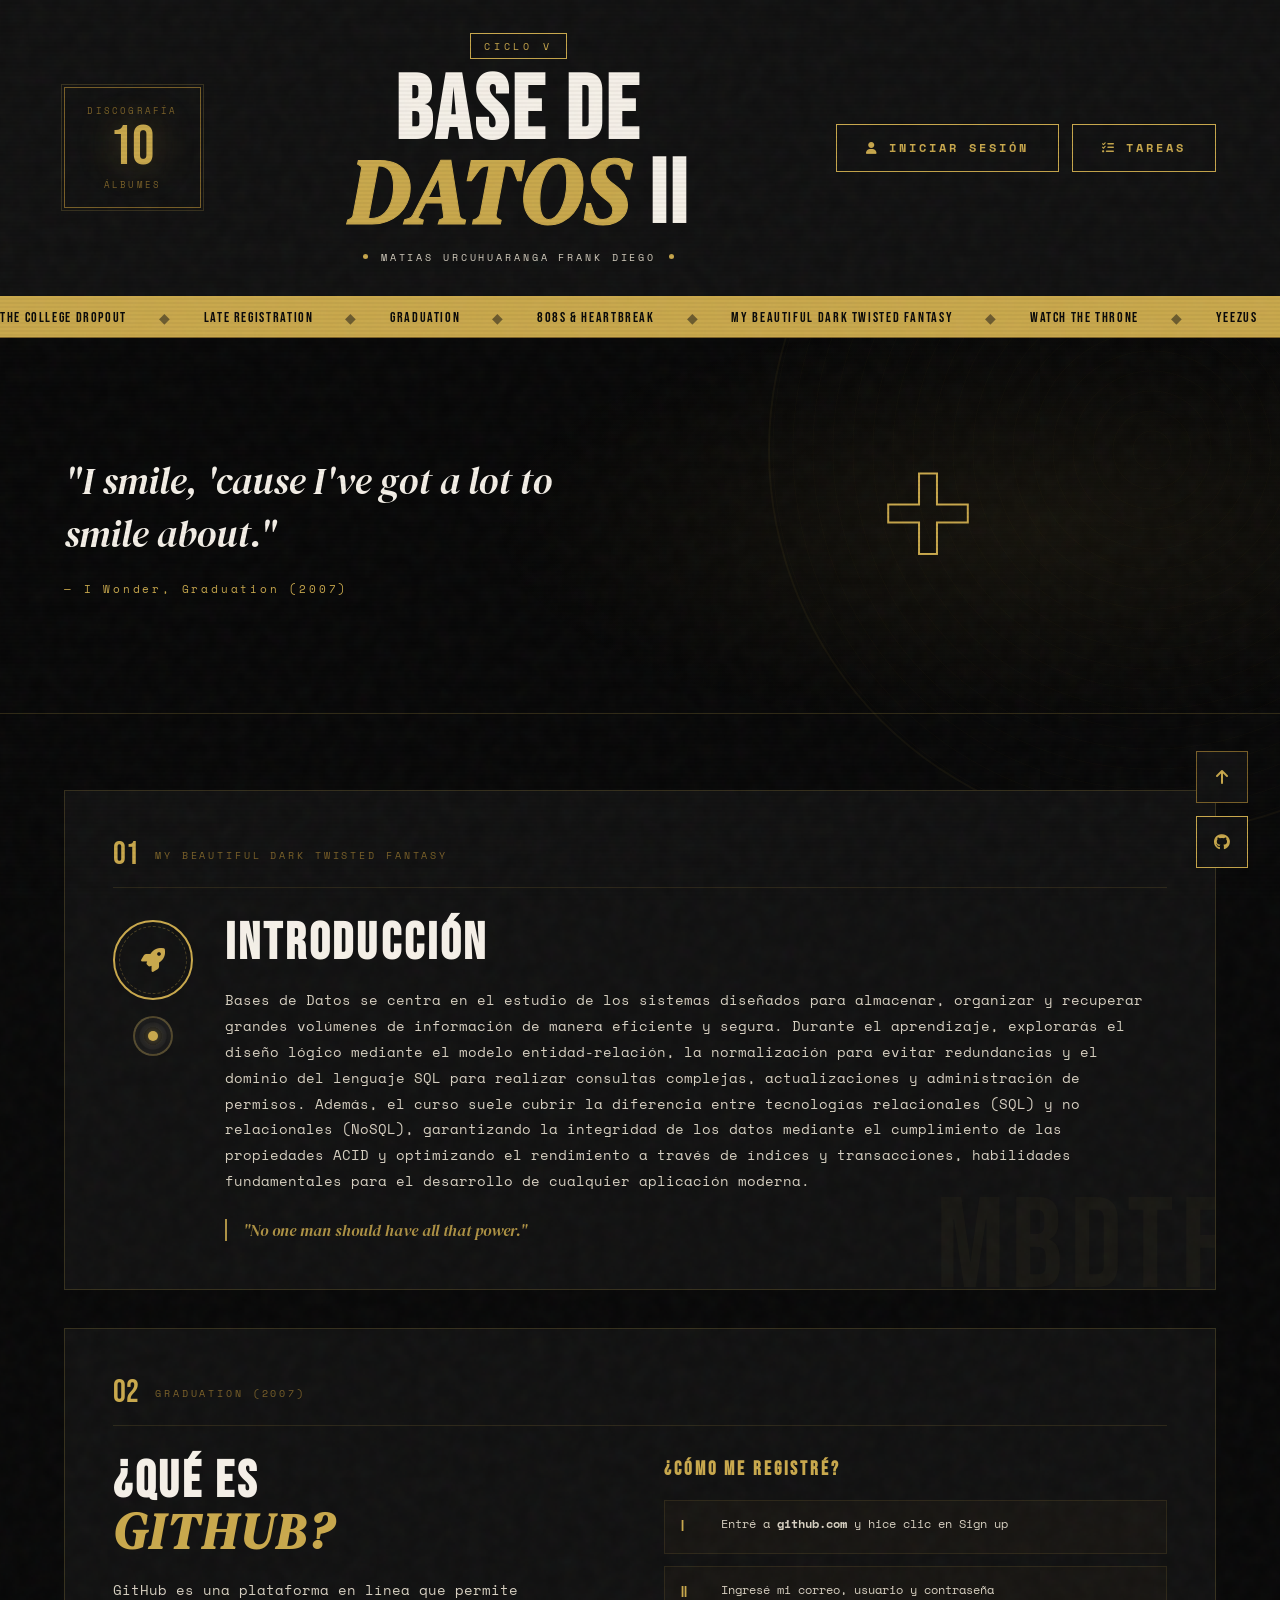
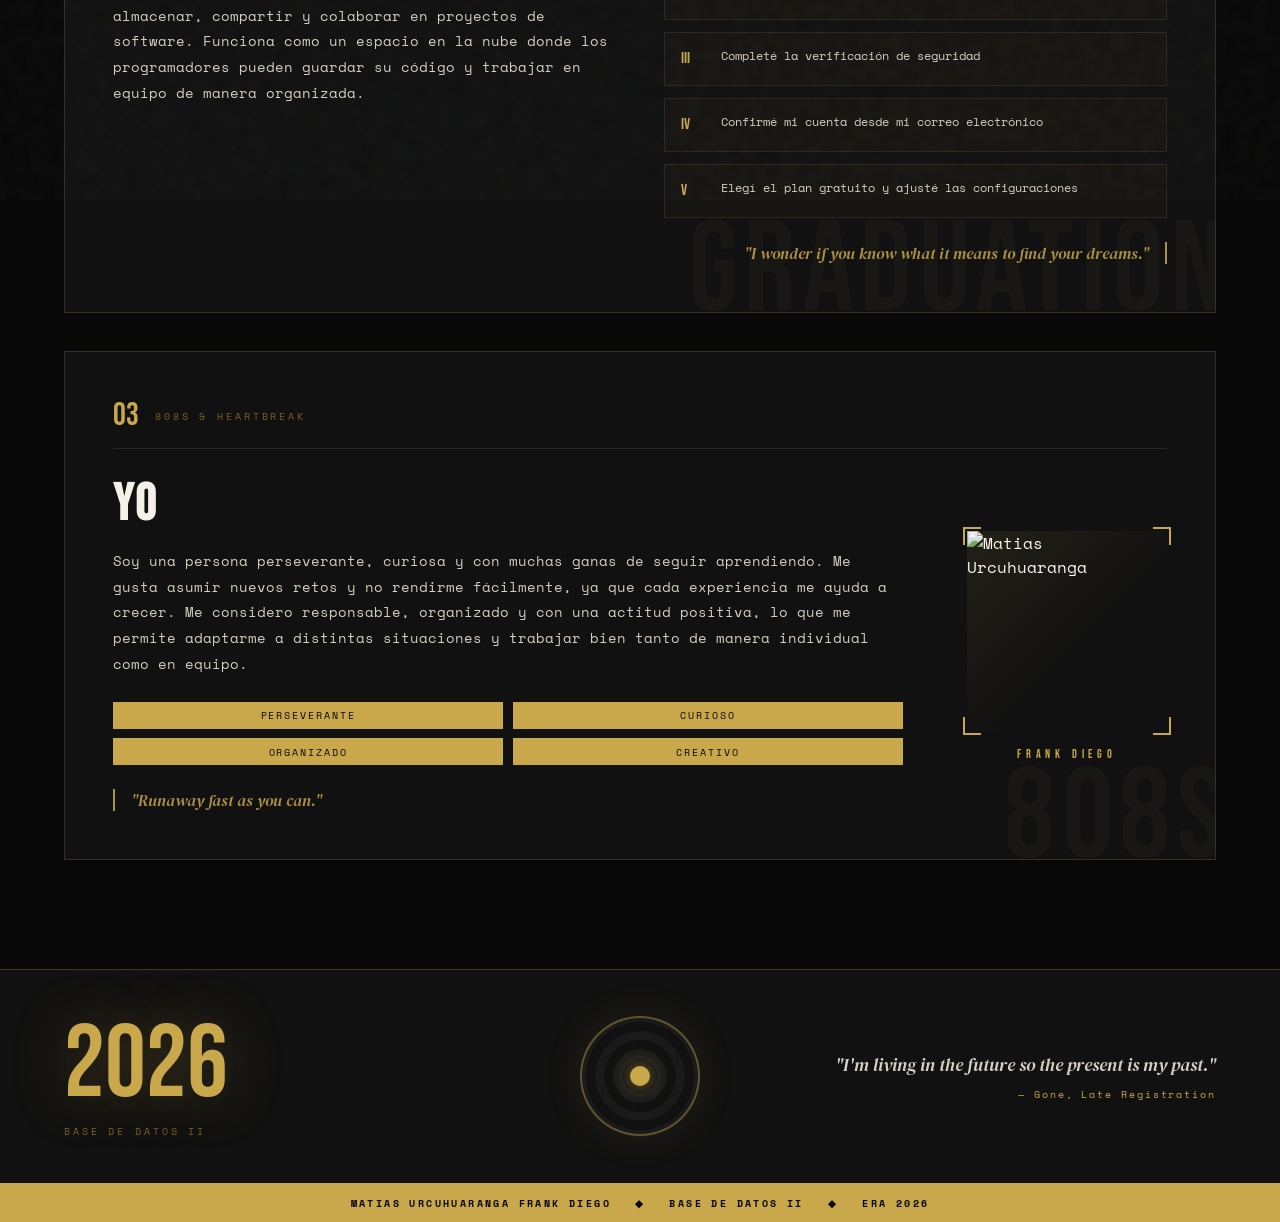
==== index.html @ 5be39100 "sapo" ====
<!DOCTYPE html>
<html lang="es">
<head>
  <meta charset="UTF-8">
  <meta name="viewport" content="width=device-width, initial-scale=1.0">
  <title>BASE DE  — Matias Urcuhuaranga</title>
  <link rel="stylesheet" href="https://cdnjs.cloudflare.com/ajax/libs/font-awesome/6.5.1/css/all.min.css">
  <link href="https://fonts.googleapis.com/css2?family=Bebas+Neue&family=DM+Serif+Display:ital@0;1&family=Space+Mono:ital,wght@0,400;0,700;1,400&display=swap" rel="stylesheet">
  <link rel="stylesheet" href="styles.css">
</head>
<body>

  <div id="particles-js"></div>

  <div class="login-overlay" id="loginOverlay">
    <div class="login-modal">
      <button class="login-close" onclick="closeLogin()">
        <i class="fas fa-times"></i>
      </button>

      <div class="login-header">
        <div class="login-vinyl"></div>
        <div class="login-kw-tag">ACCESO</div>
        <h2 class="login-title">INICIAR<br><em>SESIÓN</em></h2>
        <p class="login-subtitle">BASE DE DATOS II — 2026</p>
      </div>

      <form class="login-form" onsubmit="handleLogin(event)">
        <div class="login-field">
          <label class="login-label">USUARIO</label>
          <div class="login-input-wrap">
            <i class="fas fa-user login-input-icon"></i>
            <input type="text" class="login-input" placeholder="tu usuario" id="loginUser" autocomplete="off">
          </div>
        </div>

        <div class="login-field">
          <label class="login-label">CONTRASEÑA</label>
          <div class="login-input-wrap">
            <i class="fas fa-lock login-input-icon"></i>
            <input type="password" class="login-input" placeholder="••••••••" id="loginPass">
            <button type="button" class="login-eye" onclick="togglePass()">
              <i class="fas fa-eye" id="eyeIcon"></i>
            </button>
          </div>
        </div>

        <div class="login-error" id="loginError">Usuario o contraseña incorrectos.</div>

        <button type="submit" class="login-btn">
          <span>ENTRAR</span>
          <i class="fas fa-arrow-right"></i>
        </button>

        <p class="login-quote">"I'm living in the future so the present is my past."</p>
      </form>
    </div>
  </div>

  <div class="grain"></div>

  <div class="scanlines"></div>

  <div class="vinyl-bg"></div>

  <div class="floating-lyrics" id="floatingLyrics"></div>

  <header>
    <div class="header-inner">
      <div class="album-counter">
        <span class="counter-label">DISCOGRAFÍA</span>
        <span class="counter-num">10</span>
        <span class="counter-label">ÁLBUMES</span>
      </div>

      <div class="title-block">
        <div class="kw-tag">CICLO V </div>
        <h1 class="main-title">BASE DE<br><em>DATOS</em> II</h1>
        <div class="student-tag">
          <span class="dot"></span>
          MATIAS URCUHUARANGA FRANK DIEGO
          <span class="dot"></span>
        </div>
      </div>

      <nav class="header-nav">
        <a href="#" class="nav-link nav-link--login" id="loginBtn" onclick="openLogin(event)">
          <span class="nav-link-inner">
            <i class="fas fa-user"></i>
            <span>INICIAR SESIÓN</span>
          </span>
          <span class="nav-link-bg"></span>
        </a>

        <a href="tareas_por_semanas.html" class="nav-link">
          <span class="nav-link-inner">
            <i class="fas fa-tasks"></i>
            <span>TAREAS</span>
          </span>
          <span class="nav-link-bg"></span>
        </a>
      </nav>
    </div>

    <div class="ticker-wrap">
      <div class="ticker">
        <span>THE COLLEGE DROPOUT</span>
        <span class="sep">◆</span>
        <span>LATE REGISTRATION</span>
        <span class="sep">◆</span>
        <span>GRADUATION</span>
        <span class="sep">◆</span>
        <span>808s & HEARTBREAK</span>
        <span class="sep">◆</span>
        <span>MY BEAUTIFUL DARK TWISTED FANTASY</span>
        <span class="sep">◆</span>
        <span>WATCH THE THRONE</span>
        <span class="sep">◆</span>
        <span>YEEZUS</span>
        <span class="sep">◆</span>
        <span>THE LIFE OF PABLO</span>
        <span class="sep">◆</span>
        <span>ye</span>
        <span class="sep">◆</span>
        <span>DONDA</span>
        <span class="sep">◆</span>
        <span>THE COLLEGE DROPOUT</span>
        <span class="sep">◆</span>
        <span>LATE REGISTRATION</span>
        <span class="sep">◆</span>
        <span>GRADUATION</span>
        <span class="sep">◆</span>
        <span>808s & HEARTBREAK</span>
        <span class="sep">◆</span>
        <span>MY BEAUTIFUL DARK TWISTED FANTASY</span>
        <span class="sep">◆</span>
        <span>WATCH THE THRONE</span>
        <span class="sep">◆</span>
        <span>YEEZUS</span>
        <span class="sep">◆</span>
        <span>THE LIFE OF PABLO</span>
        <span class="sep">◆</span>
        <span>ye</span>
        <span class="sep">◆</span>
        <span>DONDA</span>
        <span class="sep">◆</span>
      </div>
    </div>
  </header>

  <section class="hero">
    <div class="hero-text">
      <p class="hero-lyric">"I smile, 'cause I've got a lot to smile about."</p>
      <p class="hero-credit">— I Wonder, Graduation (2007)</p>
    </div>
    <div class="hero-visual">
      <div class="runaway-cross">+</div>
    </div>
  </section>

  <main>
    <article class="card card--intro" data-album="MBDTF">
      <div class="card-eyebrow">
        <span class="eyebrow-num">01</span>
        <span class="eyebrow-label">MY BEAUTIFUL DARK TWISTED FANTASY</span>
      </div>
      <div class="card-content">
        <div class="card-icon-area">
          <div class="icon-circle">
            <i class="fas fa-rocket"></i>
          </div>
          <div class="vinyl-mini"></div>
        </div>
        <div class="card-text-area">
          <h2 class="card-title">INTRODUCCIÓN</h2>
          <p class="card-body">
            Bases de Datos se centra en el estudio de los sistemas diseñados para almacenar, organizar y recuperar grandes volúmenes de información de manera eficiente y segura. Durante el aprendizaje, explorarás el diseño lógico mediante el modelo entidad-relación, la normalización para evitar redundancias y el dominio del lenguaje SQL para realizar consultas complejas, actualizaciones y administración de permisos. Además, el curso suele cubrir la diferencia entre tecnologías relacionales (SQL) y no relacionales (NoSQL), garantizando la integridad de los datos mediante el cumplimiento de las propiedades ACID y optimizando el rendimiento a través de índices y transacciones, habilidades fundamentales para el desarrollo de cualquier aplicación moderna.
          </p>
          <div class="card-quote">"No one man should have all that power."</div>
        </div>
      </div>
    </article>

    <article class="card card--github" data-album="GRADUATION">
      <div class="card-eyebrow">
        <span class="eyebrow-num">02</span>
        <span class="eyebrow-label">GRADUATION (2007)</span>
      </div>
      <div class="card-content card-content--split">
        <div class="github-block">
          <h2 class="card-title">¿QUÉ ES<br><em>GITHUB?</em></h2>
          <p class="card-body">
            GitHub es una plataforma en línea que permite almacenar, compartir y colaborar en proyectos de software. Funciona como un espacio en la nube donde los programadores pueden guardar su código y trabajar en equipo de manera organizada.
          </p>
        </div>
        <div class="steps-block">
          <h3 class="steps-title">¿CÓMO ME REGISTRÉ?</h3>
          <ul class="steps-list">
            <li class="step-item">
              <span class="step-num">I</span>
              <span>Entré a <strong>github.com</strong> y hice clic en Sign up</span>
            </li>
            <li class="step-item">
              <span class="step-num">II</span>
              <span>Ingresé mi correo, usuario y contraseña</span>
            </li>
            <li class="step-item">
              <span class="step-num">III</span>
              <span>Completé la verificación de seguridad</span>
            </li>
            <li class="step-item">
              <span class="step-num">IV</span>
              <span>Confirmé mi cuenta desde mi correo electrónico</span>
            </li>
            <li class="step-item">
              <span class="step-num">V</span>
              <span>Elegí el plan gratuito y ajusté las configuraciones</span>
            </li>
          </ul>
        </div>
      </div>
      <div class="card-quote card-quote--right">"I wonder if you know what it means to find your dreams."</div>
    </article>

    <article class="card card--profile" data-album="808s">
      <div class="card-eyebrow">
        <span class="eyebrow-num">03</span>
        <span class="eyebrow-label">808s & HEARTBREAK</span>
      </div>
      <div class="card-content card-content--profile">
        <div class="profile-text-area">
          <h2 class="card-title">YO</h2>
          <p class="card-body">
            Soy una persona perseverante, curiosa y con muchas ganas de seguir aprendiendo. Me gusta asumir nuevos retos y no rendirme fácilmente, ya que cada experiencia me ayuda a crecer. Me considero responsable, organizado y con una actitud positiva, lo que me permite adaptarme a distintas situaciones y trabajar bien tanto de manera individual como en equipo.
          </p>
          <div class="traits-grid">
            <div class="trait">PERSEVERANTE</div>
            <div class="trait">CURIOSO</div>
            <div class="trait">ORGANIZADO</div>
            <div class="trait">CREATIVO</div>
          </div>
          <div class="card-quote">"Runaway fast as you can."</div>
        </div>
        <div class="profile-img-area">
          <div class="photo-frame">
            <img src="FOTO1.jpeg" alt="Matias Urcuhuaranga" class="profile-photo">
            <div class="photo-overlay"></div>
            <div class="photo-corner tl"></div>
            <div class="photo-corner tr"></div>
            <div class="photo-corner bl"></div>
            <div class="photo-corner br"></div>
          </div>
          <div class="photo-label">FRANK DIEGO</div>
        </div>
      </div>
    </article>
  </main>

  <div class="fab-cluster">
    <button class="fab-btn" title="Volver arriba" onclick="scrollToTop()">
      <i class="fas fa-arrow-up"></i>
    </button>
    <button class="fab-btn fab-btn--gold" title="GitHub" onclick="window.open('https:','_blank')">
      <i class="fab fa-github"></i>
    </button>
  </div>

  <footer>
    <div class="footer-inner">
      <div class="footer-left">
        <div class="footer-big">2026</div>
        <div class="footer-sub">BASE DE DATOS II</div>
      </div>
      <div class="footer-center">
        <div class="vinyl-footer"></div>
      </div>
      <div class="footer-right">
        <p class="footer-quote">"I'm living in the future so the present is my past."</p>
        <p class="footer-credit">— Gone, Late Registration</p>
      </div>
    </div>
    <div class="footer-bar">
      <span>MATIAS URCUHUARANGA FRANK DIEGO</span>
      <span>◆</span>
      <span>BASE DE DATOS II</span>
      <span>◆</span>
      <span>ERA 2026</span>
    </div>
  </footer>

  <script src="https://cdn.jsdelivr.net/particles.js/2.0.0/particles.min.js"></script>

  <script>
    // --- LÓGICA DEL LOGIN MODAL ---q
    function openLogin(e) {
      e.preventDefault();
      document.getElementById('loginOverlay').classList.add('active');
      document.body.style.overflow = 'hidden';
    }

    function closeLogin() {
      document.getElementById('loginOverlay').classList.remove('active');
      document.body.style.overflow = '';
      document.getElementById('loginError').classList.remove('visible');
      document.getElementById('loginUser').value = '';
      document.getElementById('loginPass').value = '';
    }

    function togglePass() {
      const input = document.getElementById('loginPass');
      const icon  = document.getElementById('eyeIcon');
      if (input.type === 'password') {
        input.type = 'text';
        icon.classList.replace('fa-eye', 'fa-eye-slash');
      } else {
        input.type = 'password';
        icon.classList.replace('fa-eye-slash', 'fa-eye');
      }
    }

    function handleLogin(e) {
      e.preventDefault();
      const user = document.getElementById('loginUser').value.trim();
      const pass = document.getElementById('loginPass').value;
      const err  = document.getElementById('loginError');

      // Credenciales de ejemplo
      if (user === 'matias' && pass === '1234') {
        err.classList.remove('visible');
        closeLogin();
    
        // NUEVO: Guardamos la sesión en el navegador
        localStorage.setItem('isLoggedIn', 'true');
    
        alert('¡Bienvenido, ' + user + '!');
      } else {
        err.classList.add('visible');
      }
    }

    // Cerrar modal al hacer clic afuera
    document.getElementById('loginOverlay').addEventListener('click', function(e) {
      if (e.target === this) closeLogin();
    });

    // --- EFECTOS DE LA PÁGINA ---
    // FLOATING LYRICS
    const lyrics = [
      "RUNAWAY", "I WONDER", "POWER", "STRONGER",
      "GHOST TOWN", "FLASHING LIGHTS", "ALL FALLS DOWN",
      "HEARTLESS", "GONE", "DEVIL IN A NEW DRESS",
      "LOST IN THE WORLD", "BOUND 2", "WOLVES", "FADE"
    ];
    const container = document.getElementById('floatingLyrics');
    lyrics.forEach((lyric, i) => {
      const el = document.createElement('div');
      el.className = 'lyric-float';
      el.textContent = lyric;
      el.style.left = Math.random() * 100 + 'vw';
      el.style.animationDelay = (i * 2.5) + 's';
      el.style.animationDuration = (18 + Math.random() * 12) + 's';
      el.style.fontSize = (0.6 + Math.random() * 1.2) + 'rem';
      el.style.opacity = (0.04 + Math.random() * 0.08);
      container.appendChild(el);
    });

    // SCROLL TO TOP
    function scrollToTop() {
      window.scrollTo({ top: 0, behavior: 'smooth' });
    }

    // CARD REVEAL ON SCROLL
    const observer = new IntersectionObserver((entries) => {
      entries.forEach(e => {
        if (e.isIntersecting) e.target.classList.add('visible');
      });
    }, { threshold: 0.1 });
    document.querySelectorAll('.card').forEach(c => observer.observe(c));

    // RUNAWAY CROSS PARALLAX
    document.addEventListener('mousemove', (e) => {
      const cross = document.querySelector('.runaway-cross');
      if (!cross) return;
      const x = (e.clientX / window.innerWidth - 0.5) * 30;
      const y = (e.clientY / window.innerHeight - 0.5) * 30;
      cross.style.transform = `translate(${x}px, ${y}px)`;
    });

    // --- EFECTO PARTICLES.JS (ACTUALIZADO PARA MÁS BRILLO) ---
    particlesJS("particles-js", {
      "particles": {
        "number": {
          "value": 70, // Ligeramente más partículas
          "density": {
            "enable": true,
            "value_area": 800
          }
        },
        "color": {
          "value": "#e8d49a" // CAMBIO: Usamos el dorado pálido, brilla más contra el negro
        },
        "shape": {
          "type": "circle"
        },
        "opacity": {
          "value": 0.8, // CAMBIO: Opacidad mucho más alta (antes 0.4)
          "random": false
        },
        "size": {
          "value": 4, // CAMBIO: Partículas ligeramente más grandes (antes 3)
          "random": true
        },
        "line_linked": {
          "enable": true,
          "distance": 150,
          "color": "#e8d49a", // CAMBIO: Color dorado pálido para las líneas
          "opacity": 0.4, // CAMBIO: Líneas mucho más visibles (antes 0.2)
          "width": 1
        },
        "move": {
          "enable": true,
          "speed": 1.5,
          "direction": "none",
          "random": true,
          "straight": false,
          "out_mode": "out",
          "bounce": false
        }
      },
      "interactivity": {
        "detect_on": "canvas",
        "events": {
          "onhover": {
            "enable": false
          },
          "onclick": {
            "enable": false
          },
          "resize": true
        }
      },
      "retina_detect": true
    });
  </script>
</body>
</html>
---- styles.css ----
/* ============================================
   BASE DE DATOS 2 — KANYE WEST ERA
   Bebas Neue + DM Serif Display + Space Mono
   Dark / Gold / Brutalist / Cinematic
   ============================================ */

/* ── RESET & ROOT ── */
*, *::before, *::after {
  margin: 0;
  padding: 0;
  box-sizing: border-box;
}

:root {
  --black:     #080808;
  --off-black: #111111;
  --charcoal:  #1a1a1a;
  --gold:      #c9a84c;
  --gold-pale: #e8d49a;
  --gold-dim:  #7a6028;
  --white:     #f5f0e8;
  --off-white: #d6cfc0;
  --red:       #b22222;
  --radius-sm: 4px;
  --gap:       clamp(1.5rem, 3vw, 2.5rem);
}

html { scroll-behavior: smooth; }

body {
  font-family: 'Space Mono', monospace;
  background: var(--black);
  color: var(--white);
  overflow-x: hidden;
  cursor: crosshair;
}

/* ── PARTICLES BACKGROUND (ACTUALIZADO CON RESPLANDOR) ── */
#particles-js {
  position: fixed;
  width: 100vw;
  height: 100vh;
  top: 0;
  left: 0;
  z-index: 0; /* Capa de fondo */
  pointer-events: none; /* No interfiere con clics */
  
  /* NUEVO EFECTO DE BRILLO: Crea un aura dorada alrededor de partículas y líneas */
  filter: drop-shadow(0 0 8px rgba(232, 212, 154, 0.8));
}

/* ── GRAIN OVERLAY ── */
.grain {
  position: fixed;
  inset: -200%;
  width: 400%;
  height: 400%;
  background-image: url("data:image/svg+xml,%3Csvg viewBox='0 0 256 256' xmlns='http://www.w3.org/2000/svg'%3E%3Cfilter id='noise'%3E%3CfeTurbulence type='fractalNoise' baseFrequency='0.9' numOctaves='4' stitchTiles='stitch'/%3E%3C/filter%3E%3Crect width='100%25' height='100%25' filter='url(%23noise)' opacity='1'/%3E%3C/svg%3E");
  opacity: 0.035;
  pointer-events: none;
  z-index: 9999;
  animation: grainShift 0.5s steps(2) infinite;
}

@keyframes grainShift {
  0%   { transform: translate(0, 0); }
  25%  { transform: translate(-2%, -3%); }
  50%  { transform: translate(3%, 1%); }
  75%  { transform: translate(-1%, 2%); }
  100% { transform: translate(2%, -1%); }
}

/* ── SCANLINES ── */
.scanlines {
  position: fixed;
  inset: 0;
  background: repeating-linear-gradient(
    to bottom,
    transparent,
    transparent 2px,
    rgba(0,0,0,0.08) 2px,
    rgba(0,0,0,0.08) 4px
  );
  pointer-events: none;
  z-index: 9998;
  opacity: 0.4;
}

/* ── VINYL BG ── */
.vinyl-bg {
  position: fixed;
  top: 50%;
  right: -20vw;
  transform: translateY(-50%);
  width: 60vw;
  height: 60vw;
  border-radius: 50%;
  border: 2px solid rgba(201,168,76,0.06);
  background:
    repeating-radial-gradient(
      circle at center,
      transparent,
      transparent 18px,
      rgba(201,168,76,0.025) 19px,
      transparent 20px
    );
  animation: vinylSpin 60s linear infinite;
  pointer-events: none;
  z-index: 0;
}

@keyframes vinylSpin {
  to { transform: translateY(-50%) rotate(360deg); }
}

/* ── FLOATING LYRICS ── */
.floating-lyrics { position: fixed; inset: 0; pointer-events: none; z-index: 1; overflow: hidden; }

.lyric-float {
  position: absolute;
  bottom: -4rem;
  font-family: 'Bebas Neue', sans-serif;
  letter-spacing: 0.2em;
  color: var(--gold);
  white-space: nowrap;
  animation: lyricFloat linear infinite;
  pointer-events: none;
}

@keyframes lyricFloat {
  from { transform: translateY(0); }
  to   { transform: translateY(-110vh); }
}

/* ══════════════════════════
   HEADER
══════════════════════════ */
header {
  position: relative;
  z-index: 100;
  border-bottom: 1px solid var(--gold-dim);
}

.header-inner {
  display: grid;
  grid-template-columns: auto 1fr auto;
  align-items: center;
  gap: 2rem;
  padding: 2rem clamp(1.5rem, 5vw, 4rem);
  background: var(--off-black);
}

/* -- Album counter -- */
.album-counter {
  display: flex;
  flex-direction: column;
  align-items: center;
  gap: 0.15rem;
  border: 1px solid var(--gold-dim);
  padding: 1rem 1.4rem;
  position: relative;
}

.album-counter::before {
  content: '';
  position: absolute;
  inset: -4px;
  border: 1px solid rgba(201,168,76,0.2);
}

.counter-label {
  font-family: 'Space Mono', monospace;
  font-size: 0.55rem;
  letter-spacing: 0.25em;
  color: var(--gold-dim);
  text-transform: uppercase;
}

.counter-num {
  font-family: 'Bebas Neue', sans-serif;
  font-size: 3.5rem;
  line-height: 1;
  color: var(--gold);
  text-shadow: 0 0 40px rgba(201,168,76,0.4);
}

/* -- Title block -- */
.title-block { text-align: center; }

.kw-tag {
  display: inline-block;
  font-family: 'Space Mono', monospace;
  font-size: 0.6rem;
  letter-spacing: 0.4em;
  color: var(--gold);
  border: 1px solid var(--gold);
  padding: 0.3rem 0.8rem;
  margin-bottom: 0.8rem;
  animation: tagPulse 3s ease-in-out infinite;
}

@keyframes tagPulse {
  0%,100% { box-shadow: 0 0 0 0 rgba(201,168,76,0); }
  50%      { box-shadow: 0 0 20px 4px rgba(201,168,76,0.2); }
}

.main-title {
  font-family: 'Bebas Neue', sans-serif;
  font-size: clamp(3rem, 7vw, 6rem);
  line-height: 0.9;
  letter-spacing: 0.04em;
  color: var(--white);
}

.main-title em {
  font-family: 'DM Serif Display', serif;
  font-style: italic;
  color: var(--gold);
  -webkit-text-stroke: 1px var(--gold);
}

.student-tag {
  margin-top: 0.8rem;
  font-family: 'Space Mono', monospace;
  font-size: 0.6rem;
  letter-spacing: 0.3em;
  color: var(--off-white);
  display: flex;
  align-items: center;
  justify-content: center;
  gap: 0.8rem;
}

.dot {
  width: 5px;
  height: 5px;
  background: var(--gold);
  border-radius: 50%;
  display: inline-block;
  animation: dotBlink 2s ease-in-out infinite;
}

@keyframes dotBlink {
  0%,100% { opacity: 1; }
  50%      { opacity: 0.3; }
}

/* -- Nav -- */
.header-nav { display: flex; align-items: center; }

.nav-link {
  position: relative;
  display: inline-flex;
  align-items: center;
  text-decoration: none;
  overflow: hidden;
  border: 1px solid var(--gold);
  padding: 0.9rem 1.8rem;
  transition: color 0.4s;
  color: var(--gold);
}

.nav-link-inner {
  position: relative;
  z-index: 2;
  display: flex;
  align-items: center;
  gap: 0.6rem;
  font-family: 'Space Mono', monospace;
  font-size: 0.75rem;
  letter-spacing: 0.25em;
  font-weight: 700;
}

.nav-link-bg {
  position: absolute;
  inset: 0;
  background: var(--gold);
  transform: scaleX(0);
  transform-origin: left;
  transition: transform 0.4s cubic-bezier(0.77,0,0.175,1);
  z-index: 1;
}

.nav-link:hover { color: var(--black); }
.nav-link:hover .nav-link-bg { transform: scaleX(1); }

/* -- Ticker -- */
.ticker-wrap {
  background: var(--gold);
  overflow: hidden;
  padding: 0.55rem 0;
}

.ticker {
  display: inline-flex;
  gap: 2rem;
  white-space: nowrap;
  animation: tickerMove 35s linear infinite;
  font-family: 'Bebas Neue', sans-serif;
  font-size: 0.85rem;
  letter-spacing: 0.12em;
  color: var(--black);
}

.sep { color: var(--off-black); opacity: 0.5; }

@keyframes tickerMove {
  from { transform: translateX(0); }
  to   { transform: translateX(-50%); }
}

/* ══════════════════════════
   HERO
══════════════════════════ */
.hero {
  position: relative;
  z-index: 10;
  min-height: 40vh;
  display: grid;
  grid-template-columns: 1fr 1fr;
  align-items: center;
  padding: clamp(3rem, 8vh, 6rem) clamp(1.5rem, 5vw, 4rem);
  border-bottom: 1px solid rgba(201,168,76,0.2);
  overflow: hidden;
}

.hero::before {
  content: '';
  position: absolute;
  inset: 0;
  background: radial-gradient(ellipse 60% 80% at 80% 50%, rgba(201,168,76,0.07) 0%, transparent 70%);
  pointer-events: none;
}

.hero-lyric {
  font-family: 'DM Serif Display', serif;
  font-style: italic;
  font-size: clamp(1.4rem, 3vw, 2.4rem);
  line-height: 1.4;
  color: var(--white);
  animation: fadeSlideUp 1.2s ease both;
}

.hero-credit {
  margin-top: 1.2rem;
  font-family: 'Space Mono', monospace;
  font-size: 0.7rem;
  letter-spacing: 0.25em;
  color: var(--gold);
  animation: fadeSlideUp 1.2s 0.2s ease both;
}

@keyframes fadeSlideUp {
  from { opacity: 0; transform: translateY(30px); }
  to   { opacity: 1; transform: translateY(0); }
}

/* RUNAWAY CROSS */
.hero-visual {
  display: flex;
  justify-content: center;
  align-items: center;
}

.runaway-cross {
  font-family: 'Bebas Neue', sans-serif;
  font-size: clamp(8rem, 18vw, 16rem);
  line-height: 1;
  color: transparent;
  -webkit-text-stroke: 2px var(--gold);
  transition: transform 0.1s linear;
  animation: crossGlow 4s ease-in-out infinite;
  user-select: none;
}

@keyframes crossGlow {
  0%,100% { text-shadow: 0 0 40px rgba(201,168,76,0.2); }
  50%      { text-shadow: 0 0 80px rgba(201,168,76,0.5), 0 0 120px rgba(201,168,76,0.2); }
}

/* ══════════════════════════
   MAIN & CARDS
══════════════════════════ */
main {
  position: relative;
  z-index: 10;
  padding: clamp(3rem, 6vw, 5rem) clamp(1.5rem, 5vw, 4rem);
  display: flex;
  flex-direction: column;
  gap: var(--gap);
}

/* Card base */
.card {
  background: var(--off-black);
  border: 1px solid rgba(201,168,76,0.2);
  padding: clamp(2rem, 4vw, 3rem);
  position: relative;
  overflow: hidden;
  opacity: 0;
  transform: translateY(50px);
  transition: opacity 0.8s ease, transform 0.8s ease, border-color 0.4s, box-shadow 0.4s;
}

.card.visible {
  opacity: 1;
  transform: translateY(0);
}

.card:nth-child(2) { transition-delay: 0.1s; }
.card:nth-child(3) { transition-delay: 0.2s; }

.card::before {
  content: attr(data-album);
  position: absolute;
  bottom: -1.5rem;
  right: -1rem;
  font-family: 'Bebas Neue', sans-serif;
  font-size: clamp(4rem, 10vw, 8rem);
  letter-spacing: 0.05em;
  color: rgba(201,168,76,0.04);
  pointer-events: none;
  line-height: 1;
  transition: color 0.4s;
}

.card::after {
  content: '';
  position: absolute;
  top: 0;
  left: 0;
  right: 0;
  height: 3px;
  background: linear-gradient(90deg, var(--gold), transparent);
  transform: scaleX(0);
  transform-origin: left;
  transition: transform 0.6s cubic-bezier(0.77,0,0.175,1);
}

.card:hover::after { transform: scaleX(1); }
.card:hover { border-color: rgba(201,168,76,0.5); box-shadow: 0 0 60px rgba(201,168,76,0.06); }
.card:hover::before { color: rgba(201,168,76,0.08); }

/* Card eyebrow */
.card-eyebrow {
  display: flex;
  align-items: center;
  gap: 1rem;
  margin-bottom: 2rem;
  padding-bottom: 1rem;
  border-bottom: 1px solid rgba(201,168,76,0.15);
}

.eyebrow-num {
  font-family: 'Bebas Neue', sans-serif;
  font-size: 2rem;
  color: var(--gold);
  line-height: 1;
}

.eyebrow-label {
  font-family: 'Space Mono', monospace;
  font-size: 0.6rem;
  letter-spacing: 0.3em;
  color: var(--gold-dim);
  text-transform: uppercase;
}

/* Card content layout */
.card-content {
  display: grid;
  grid-template-columns: auto 1fr;
  gap: 2rem;
  align-items: start;
}

/* Icon */
.card-icon-area {
  display: flex;
  flex-direction: column;
  align-items: center;
  gap: 1rem;
}

.icon-circle {
  width: clamp(60px, 8vw, 80px);
  height: clamp(60px, 8vw, 80px);
  border: 2px solid var(--gold);
  border-radius: 50%;
  display: flex;
  align-items: center;
  justify-content: center;
  font-size: 1.5rem;
  color: var(--gold);
  position: relative;
  animation: iconRotBorder 8s linear infinite;
  flex-shrink: 0;
}

.icon-circle::before {
  content: '';
  position: absolute;
  inset: 4px;
  border-radius: 50%;
  border: 1px dashed rgba(201,168,76,0.3);
  animation: iconRotBorder 12s linear infinite reverse;
}

@keyframes iconRotBorder {
  from { box-shadow: 0 0 0 0 rgba(201,168,76,0.3), inset 0 0 0 0 rgba(201,168,76,0); }
  50%  { box-shadow: 0 0 30px 5px rgba(201,168,76,0.15), inset 0 0 20px rgba(201,168,76,0.05); }
  to   { box-shadow: 0 0 0 0 rgba(201,168,76,0.3), inset 0 0 0 0 rgba(201,168,76,0); }
}

/* Vinyl mini */
.vinyl-mini {
  width: 40px;
  height: 40px;
  border-radius: 50%;
  background: repeating-radial-gradient(
    circle at center,
    #222 0px, #222 4px,
    #1a1a1a 5px, #1a1a1a 9px
  );
  border: 2px solid rgba(201,168,76,0.3);
  animation: vinylSpin 4s linear infinite;
  position: relative;
}

.vinyl-mini::after {
  content: '';
  position: absolute;
  top: 50%; left: 50%;
  transform: translate(-50%,-50%);
  width: 10px; height: 10px;
  background: var(--gold);
  border-radius: 50%;
  box-shadow: 0 0 8px rgba(201,168,76,0.6);
}

/* Text area */
.card-title {
  font-family: 'Bebas Neue', sans-serif;
  font-size: clamp(2rem, 4vw, 3.2rem);
  letter-spacing: 0.06em;
  color: var(--white);
  line-height: 0.95;
  margin-bottom: 1.2rem;
}

.card-title em {
  font-family: 'DM Serif Display', serif;
  font-style: italic;
  color: var(--gold);
}

.card-body {
  font-size: clamp(0.75rem, 1.2vw, 0.85rem);
  line-height: 1.9;
  color: var(--off-white);
  margin-bottom: 1rem;
}

.card-quote {
  margin-top: 1.5rem;
  font-family: 'DM Serif Display', serif;
  font-style: italic;
  font-size: clamp(0.8rem, 1.4vw, 1rem);
  color: var(--gold);
  border-left: 2px solid var(--gold);
  padding-left: 1rem;
  opacity: 0.85;
}

.card-quote--right { text-align: right; border-left: none; border-right: 2px solid var(--gold); padding-left: 0; padding-right: 1rem; }

/* ── CARD 2: GitHub split ── */
.card-content--split {
  display: grid;
  grid-template-columns: 1fr 1fr;
  gap: clamp(1.5rem, 4vw, 3rem);
}

.steps-title {
  font-family: 'Bebas Neue', sans-serif;
  font-size: 1.2rem;
  letter-spacing: 0.15em;
  color: var(--gold);
  margin-bottom: 1.2rem;
}

.steps-list { list-style: none; display: flex; flex-direction: column; gap: 0.8rem; }

.step-item {
  display: flex;
  align-items: flex-start;
  gap: 1rem;
  padding: 0.8rem 1rem;
  border: 1px solid rgba(201,168,76,0.12);
  background: rgba(201,168,76,0.03);
  font-size: 0.78rem;
  line-height: 1.6;
  color: var(--off-white);
  transition: border-color 0.3s, background 0.3s, transform 0.3s;
}

.step-item:hover {
  border-color: var(--gold);
  background: rgba(201,168,76,0.08);
  transform: translateX(6px);
}

.step-num {
  font-family: 'Bebas Neue', sans-serif;
  font-size: 1rem;
  color: var(--gold);
  flex-shrink: 0;
  min-width: 1.5rem;
}

/* ── CARD 3: Profile ── */
.card-content--profile {
  display: grid;
  grid-template-columns: 1fr auto;
  gap: clamp(2rem, 5vw, 4rem);
  align-items: center;
}

.traits-grid {
  display: grid;
  grid-template-columns: 1fr 1fr;
  gap: 0.6rem;
  margin-top: 1.5rem;
}

.trait {
  font-family: 'Space Mono', monospace;
  font-size: 0.6rem;
  letter-spacing: 0.2em;
  color: var(--black);
  background: var(--gold);
  padding: 0.4rem 0.6rem;
  text-align: center;
  transition: background 0.3s, color 0.3s;
}

.trait:hover { background: var(--white); }

/* Photo frame */
.profile-img-area { display: flex; flex-direction: column; align-items: center; gap: 1rem; }

.photo-frame {
  position: relative;
  width: clamp(140px, 18vw, 200px);
  height: clamp(140px, 18vw, 200px);
}

.profile-photo {
  width: 100%;
  height: 100%;
  object-fit: cover;
  display: block;
  filter: grayscale(30%) contrast(1.1);
  transition: filter 0.4s;
}

.profile-photo:hover { filter: grayscale(0%) contrast(1.2); }

.photo-overlay {
  position: absolute;
  inset: 0;
  background: linear-gradient(135deg, rgba(201,168,76,0.1) 0%, transparent 60%);
  pointer-events: none;
}

/* Corner decorations */
.photo-corner {
  position: absolute;
  width: 18px;
  height: 18px;
  border-color: var(--gold);
  border-style: solid;
}

.photo-corner.tl { top: -4px; left: -4px; border-width: 2px 0 0 2px; }
.photo-corner.tr { top: -4px; right: -4px; border-width: 2px 2px 0 0; }
.photo-corner.bl { bottom: -4px; left: -4px; border-width: 0 0 2px 2px; }
.photo-corner.br { bottom: -4px; right: -4px; border-width: 0 2px 2px 0; }

.photo-label {
  font-family: 'Bebas Neue', sans-serif;
  font-size: 0.75rem;
  letter-spacing: 0.4em;
  color: var(--gold);
  text-align: center;
}

/* ══════════════════════════
   FABs
══════════════════════════ */
.fab-cluster {
  position: fixed;
  bottom: 2rem;
  right: 2rem;
  display: flex;
  flex-direction: column;
  gap: 0.8rem;
  z-index: 500;
}

.fab-btn {
  width: 52px;
  height: 52px;
  border: 1px solid var(--gold-dim);
  background: var(--off-black);
  color: var(--gold);
  font-size: 1rem;
  display: flex;
  align-items: center;
  justify-content: center;
  cursor: pointer;
  transition: all 0.3s;
  position: relative;
  overflow: hidden;
}

.fab-btn::before {
  content: '';
  position: absolute;
  inset: 0;
  background: var(--gold);
  transform: scaleY(0);
  transform-origin: bottom;
  transition: transform 0.3s cubic-bezier(0.77,0,0.175,1);
}

.fab-btn:hover::before { transform: scaleY(1); }
.fab-btn:hover { color: var(--black); border-color: var(--gold); }
.fab-btn i { position: relative; z-index: 1; }

.fab-btn--gold { border-color: var(--gold); }

/* ══════════════════════════
   FOOTER
══════════════════════════ */
footer {
  position: relative;
  z-index: 10;
  border-top: 1px solid rgba(201,168,76,0.3);
  margin-top: 2rem;
}

.footer-inner {
  display: grid;
  grid-template-columns: 1fr auto 1fr;
  align-items: center;
  gap: 2rem;
  padding: clamp(2rem, 5vh, 4rem) clamp(1.5rem, 5vw, 4rem);
  background: var(--off-black);
}

.footer-big {
  font-family: 'Bebas Neue', sans-serif;
  font-size: clamp(3rem, 8vw, 7rem);
  color: var(--gold);
  line-height: 1;
  text-shadow: 0 0 60px rgba(201,168,76,0.3);
}

.footer-sub {
  font-family: 'Space Mono', monospace;
  font-size: 0.6rem;
  letter-spacing: 0.3em;
  color: var(--gold-dim);
  margin-top: 0.4rem;
}

/* Footer vinyl */
.vinyl-footer {
  width: clamp(80px, 12vw, 120px);
  height: clamp(80px, 12vw, 120px);
  border-radius: 50%;
  background: repeating-radial-gradient(
    circle at center,
    #1a1a1a 0px,
    #1a1a1a 8px,
    #111 9px,
    #111 18px
  );
  border: 2px solid rgba(201,168,76,0.4);
  animation: vinylSpin 8s linear infinite;
  position: relative;
  box-shadow: 0 0 40px rgba(201,168,76,0.1);
}

.vinyl-footer::after {
  content: '';
  position: absolute;
  top: 50%; left: 50%;
  transform: translate(-50%,-50%);
  width: 20px; height: 20px;
  background: var(--gold);
  border-radius: 50%;
  box-shadow: 0 0 20px rgba(201,168,76,0.8);
}

.footer-quote {
  font-family: 'DM Serif Display', serif;
  font-style: italic;
  font-size: clamp(0.85rem, 1.5vw, 1.1rem);
  color: var(--off-white);
  line-height: 1.6;
  text-align: right;
}

.footer-credit {
  margin-top: 0.5rem;
  font-family: 'Space Mono', monospace;
  font-size: 0.6rem;
  letter-spacing: 0.2em;
  color: var(--gold);
  text-align: right;
}

.footer-bar {
  display: flex;
  justify-content: center;
  align-items: center;
  gap: 1.5rem;
  padding: 0.8rem clamp(1.5rem, 5vw, 4rem);
  background: var(--gold);
  font-family: 'Space Mono', monospace;
  font-size: 0.6rem;
  font-weight: 700;
  letter-spacing: 0.25em;
  color: var(--black);
}

/* ══════════════════════════
   RESPONSIVE
══════════════════════════ */
@media (max-width: 900px) {
  .header-inner { grid-template-columns: 1fr; text-align: center; }
  .album-counter { flex-direction: row; justify-content: center; width: fit-content; margin: 0 auto; }
  .hero { grid-template-columns: 1fr; text-align: center; }
  .runaway-cross { font-size: 6rem; }
  .hero-visual { display: none; }
  .card-content { grid-template-columns: 1fr; }
  .card-content--split { grid-template-columns: 1fr; }
  .card-content--profile { grid-template-columns: 1fr; }
  .profile-img-area { flex-direction: row; justify-content: center; }
  .footer-inner { grid-template-columns: 1fr; text-align: center; }
  .footer-quote, .footer-credit { text-align: center; }
  .footer-bar { flex-wrap: wrap; gap: 0.8rem; }
}

@media (max-width: 600px) {
  .card-content { gap: 1rem; }
  .traits-grid { grid-template-columns: 1fr 1fr; }
  .main-title { font-size: 2.5rem; }
}

/* ── SELECTION ── */
::selection { background: var(--gold); color: var(--black); }

/* ══════════════════════════
   LOGIN MODAL — KANYE ERA
══════════════════════════ */

/* Nav ajuste: botones lado a lado */
.header-nav {
  display: flex;
  align-items: center;
  gap: 0.8rem;
}

/* Overlay */
.login-overlay {
  position: fixed;
  inset: 0;
  background: rgba(8, 8, 8, 0.92);
  z-index: 9000;
  display: flex;
  align-items: center;
  justify-content: center;
  opacity: 0;
  pointer-events: none;
  transition: opacity 0.4s ease;
  backdrop-filter: blur(4px);
}

.login-overlay.active {
  opacity: 1;
  pointer-events: all;
}

/* Modal */
.login-modal {
  position: relative;
  background: var(--off-black);
  border: 1px solid rgba(201, 168, 76, 0.35);
  padding: clamp(2rem, 5vw, 3.5rem);
  width: min(480px, 92vw);
  overflow: hidden;
  transform: translateY(40px) scale(0.97);
  transition: transform 0.45s cubic-bezier(0.22, 1, 0.36, 1);
}

.login-overlay.active .login-modal {
  transform: translateY(0) scale(1);
}

/* Línea dorada top */
.login-modal::before {
  content: '';
  position: absolute;
  top: 0;
  left: 0;
  right: 0;
  height: 3px;
  background: linear-gradient(90deg, var(--gold), transparent 70%);
}

/* Marca de agua fondo */
.login-modal::after {
  content: 'BD2';
  position: absolute;
  bottom: -1.5rem;
  right: -0.5rem;
  font-family: 'Bebas Neue', sans-serif;
  font-size: 8rem;
  color: rgba(201, 168, 76, 0.04);
  pointer-events: none;
  line-height: 1;
  letter-spacing: 0.05em;
}

/* Cerrar */
.login-close {
  position: absolute;
  top: 1.2rem;
  right: 1.2rem;
  background: transparent;
  border: 1px solid rgba(201, 168, 76, 0.3);
  color: var(--gold-dim);
  width: 36px;
  height: 36px;
  display: flex;
  align-items: center;
  justify-content: center;
  cursor: pointer;
  font-size: 0.85rem;
  transition: all 0.3s;
  z-index: 2;
}

.login-close:hover {
  background: var(--gold);
  color: var(--black);
  border-color: var(--gold);
}

/* Header del modal */
.login-header {
  text-align: center;
  margin-bottom: 2.2rem;
  position: relative;
}

/* Vinyl mini decorativo */
.login-vinyl {
  width: 44px;
  height: 44px;
  border-radius: 50%;
  background: repeating-radial-gradient(
    circle at center,
    #222 0px, #222 4px,
    #1a1a1a 5px, #1a1a1a 9px
  );
  border: 2px solid rgba(201, 168, 76, 0.4);
  margin: 0 auto 1rem;
  position: relative;
  animation: vinylSpin 4s linear infinite;
}

.login-vinyl::after {
  content: '';
  position: absolute;
  top: 50%;
  left: 50%;
  transform: translate(-50%, -50%);
  width: 10px;
  height: 10px;
  background: var(--gold);
  border-radius: 50%;
  box-shadow: 0 0 10px rgba(201, 168, 76, 0.7);
}

.login-kw-tag {
  display: inline-block;
  font-family: 'Space Mono', monospace;
  font-size: 0.55rem;
  letter-spacing: 0.45em;
  color: var(--gold);
  border: 1px solid var(--gold);
  padding: 0.25rem 0.75rem;
  margin-bottom: 0.8rem;
  animation: tagPulse 3s ease-in-out infinite;
}

.login-title {
  font-family: 'Bebas Neue', sans-serif;
  font-size: clamp(2.5rem, 6vw, 3.8rem);
  line-height: 0.9;
  letter-spacing: 0.04em;
  color: var(--white);
  margin-bottom: 0.6rem;
}

.login-title em {
  font-family: 'DM Serif Display', serif;
  font-style: italic;
  color: var(--gold);
  -webkit-text-stroke: 1px var(--gold);
}

.login-subtitle {
  font-family: 'Space Mono', monospace;
  font-size: 0.58rem;
  letter-spacing: 0.3em;
  color: var(--gold-dim);
  text-transform: uppercase;
}

/* Formulario */
.login-form {
  display: flex;
  flex-direction: column;
  gap: 1.3rem;
}

.login-field {
  display: flex;
  flex-direction: column;
  gap: 0.5rem;
}

.login-label {
  font-family: 'Space Mono', monospace;
  font-size: 0.58rem;
  letter-spacing: 0.3em;
  color: var(--gold-dim);
}

.login-input-wrap {
  position: relative;
  display: flex;
  align-items: center;
}

.login-input-icon {
  position: absolute;
  left: 1rem;
  color: var(--gold-dim);
  font-size: 0.8rem;
  pointer-events: none;
  transition: color 0.3s;
}

.login-input {
  width: 100%;
  background: rgba(201, 168, 76, 0.04);
  border: 1px solid rgba(201, 168, 76, 0.2);
  color: var(--white);
  font-family: 'Space Mono', monospace;
  font-size: 0.82rem;
  padding: 0.85rem 1rem 0.85rem 2.8rem;
  outline: none;
  transition: border-color 0.3s, background 0.3s;
  letter-spacing: 0.05em;
}

.login-input::placeholder {
  color: rgba(245, 240, 232, 0.2);
  font-size: 0.78rem;
}

.login-input:focus {
  border-color: var(--gold);
  background: rgba(201, 168, 76, 0.07);
}

.login-input:focus + .login-input-icon,
.login-input-wrap:focus-within .login-input-icon {
  color: var(--gold);
}

/* Ojo para contraseña */
.login-eye {
  position: absolute;
  right: 0.8rem;
  background: transparent;
  border: none;
  color: var(--gold-dim);
  cursor: pointer;
  font-size: 0.8rem;
  padding: 0.3rem;
  transition: color 0.3s;
}

.login-eye:hover { color: var(--gold); }

/* Error */
.login-error {
  font-family: 'Space Mono', monospace;
  font-size: 0.65rem;
  letter-spacing: 0.15em;
  color: var(--red);
  border-left: 2px solid var(--red);
  padding-left: 0.8rem;
  opacity: 0;
  transform: translateY(-6px);
  transition: opacity 0.3s, transform 0.3s;
  pointer-events: none;
}

.login-error.visible {
  opacity: 1;
  transform: translateY(0);
}

/* Botón submit */
.login-btn {
  width: 100%;
  background: transparent;
  border: 1px solid var(--gold);
  color: var(--gold);
  font-family: 'Bebas Neue', sans-serif;
  font-size: 1.1rem;
  letter-spacing: 0.25em;
  padding: 1rem 2rem;
  cursor: pointer;
  display: flex;
  align-items: center;
  justify-content: center;
  gap: 0.8rem;
  transition: background 0.35s, color 0.35s;
  position: relative;
  overflow: hidden;
  margin-top: 0.4rem;
}

.login-btn::before {
  content: '';
  position: absolute;
  inset: 0;
  background: var(--gold);
  transform: scaleX(0);
  transform-origin: left;
  transition: transform 0.4s cubic-bezier(0.77, 0, 0.175, 1);
  z-index: 0;
}

.login-btn:hover::before { transform: scaleX(1); }
.login-btn:hover { color: var(--black); }

.login-btn span,
.login-btn i { position: relative; z-index: 1; }

/* Cita decorativa */
.login-quote {
  font-family: 'DM Serif Display', serif;
  font-style: italic;
  font-size: 0.72rem;
  color: rgba(201, 168, 76, 0.45);
  text-align: center;
  line-height: 1.5;
  padding-top: 0.4rem;
}

/* Responsive */
@media (max-width: 600px) {
  .login-modal {
    padding: 2rem 1.5rem;
  }

  .login-title {
    font-size: 2.5rem;
  }
}
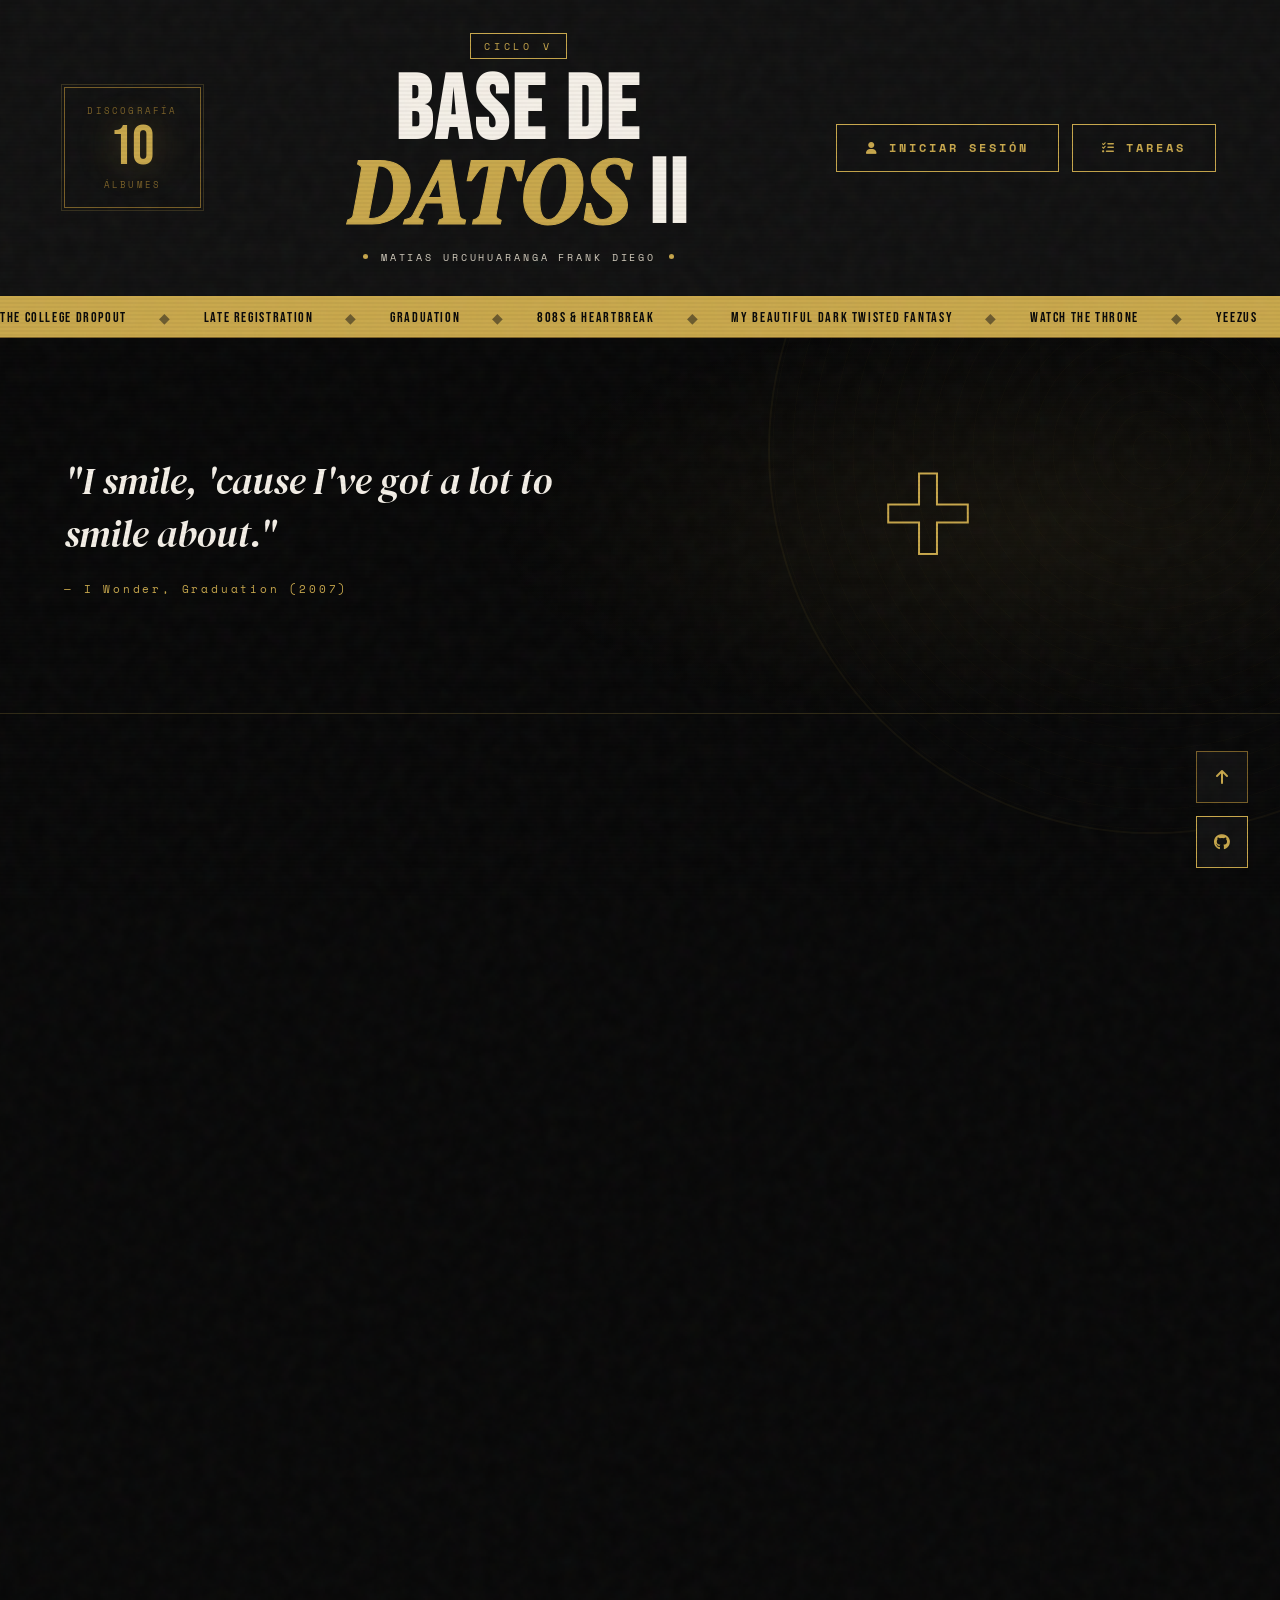
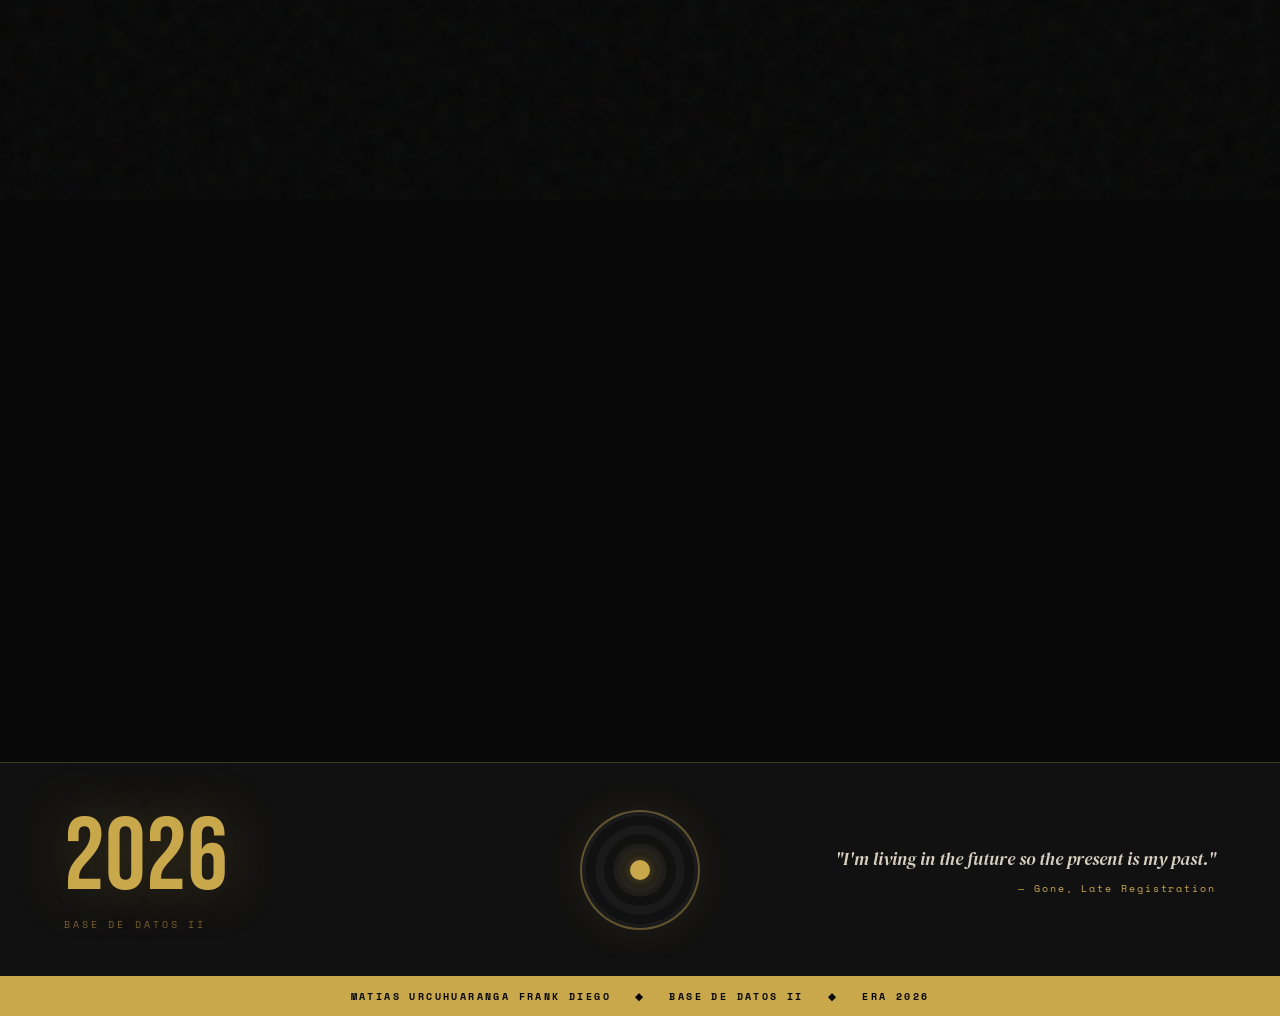
==== commit 76f61e23: "scvb" ====
--- a/index.html
+++ b/index.html
@@ -3,7 +3,7 @@
 <head>
   <meta charset="UTF-8">
   <meta name="viewport" content="width=device-width, initial-scale=1.0">
-  <title>BASE DE  — Matias Urcuhuaranga</title>
+  <title>BASE DE DATOS 2 — Matias Urcuhuaranga</title>
   <link rel="stylesheet" href="https://cdnjs.cloudflare.com/ajax/libs/font-awesome/6.5.1/css/all.min.css">
   <link href="https://fonts.googleapis.com/css2?family=Bebas+Neue&family=DM+Serif+Display:ital@0;1&family=Space+Mono:ital,wght@0,400;0,700;1,400&display=swap" rel="stylesheet">
   <link rel="stylesheet" href="styles.css">
@@ -27,10 +27,10 @@
 
       <form class="login-form" onsubmit="handleLogin(event)">
         <div class="login-field">
-          <label class="login-label">USUARIO</label>
+          <label class="login-label">CORREO</label>
           <div class="login-input-wrap">
-            <i class="fas fa-user login-input-icon"></i>
-            <input type="text" class="login-input" placeholder="tu usuario" id="loginUser" autocomplete="off">
+            <i class="fas fa-envelope login-input-icon"></i>
+            <input type="email" class="login-input" placeholder="tu@correo.com" id="loginUser" autocomplete="off" required>
           </div>
         </div>
 
@@ -38,16 +38,16 @@
           <label class="login-label">CONTRASEÑA</label>
           <div class="login-input-wrap">
             <i class="fas fa-lock login-input-icon"></i>
-            <input type="password" class="login-input" placeholder="••••••••" id="loginPass">
+            <input type="password" class="login-input" placeholder="••••••••" id="loginPass" required>
             <button type="button" class="login-eye" onclick="togglePass()">
               <i class="fas fa-eye" id="eyeIcon"></i>
             </button>
           </div>
         </div>
 
-        <div class="login-error" id="loginError">Usuario o contraseña incorrectos.</div>
-
-        <button type="submit" class="login-btn">
+        <div class="login-error" id="loginError">Correo o contraseña incorrectos.</div>
+
+        <button type="submit" class="login-btn" id="submitBtn">
           <span>ENTRAR</span>
           <i class="fas fa-arrow-right"></i>
         </button>
@@ -174,7 +174,7 @@
         <div class="card-text-area">
           <h2 class="card-title">INTRODUCCIÓN</h2>
           <p class="card-body">
-            Bases de Datos se centra en el estudio de los sistemas diseñados para almacenar, organizar y recuperar grandes volúmenes de información de manera eficiente y segura. Durante el aprendizaje, explorarás el diseño lógico mediante el modelo entidad-relación, la normalización para evitar redundancias y el dominio del lenguaje SQL para realizar consultas complejas, actualizaciones y administración de permisos. Además, el curso suele cubrir la diferencia entre tecnologías relacionales (SQL) y no relacionales (NoSQL), garantizando la integridad de los datos mediante el cumplimiento de las propiedades ACID y optimizando el rendimiento a través de índices y transacciones, habilidades fundamentales para el desarrollo de cualquier aplicación moderna.
+            Bases de Datos se centra en el estudio de los sistemas diseñados para almacenar, organizar y recuperar grandes volúmenes de información de manera eficiente y segura...
           </p>
           <div class="card-quote">"No one man should have all that power."</div>
         </div>
@@ -196,26 +196,11 @@
         <div class="steps-block">
           <h3 class="steps-title">¿CÓMO ME REGISTRÉ?</h3>
           <ul class="steps-list">
-            <li class="step-item">
-              <span class="step-num">I</span>
-              <span>Entré a <strong>github.com</strong> y hice clic en Sign up</span>
-            </li>
-            <li class="step-item">
-              <span class="step-num">II</span>
-              <span>Ingresé mi correo, usuario y contraseña</span>
-            </li>
-            <li class="step-item">
-              <span class="step-num">III</span>
-              <span>Completé la verificación de seguridad</span>
-            </li>
-            <li class="step-item">
-              <span class="step-num">IV</span>
-              <span>Confirmé mi cuenta desde mi correo electrónico</span>
-            </li>
-            <li class="step-item">
-              <span class="step-num">V</span>
-              <span>Elegí el plan gratuito y ajusté las configuraciones</span>
-            </li>
+            <li class="step-item"><span class="step-num">I</span><span>Entré a <strong>github.com</strong> y hice clic en Sign up</span></li>
+            <li class="step-item"><span class="step-num">II</span><span>Ingresé mi correo, usuario y contraseña</span></li>
+            <li class="step-item"><span class="step-num">III</span><span>Completé la verificación de seguridad</span></li>
+            <li class="step-item"><span class="step-num">IV</span><span>Confirmé mi cuenta desde mi correo electrónico</span></li>
+            <li class="step-item"><span class="step-num">V</span><span>Elegí el plan gratuito y ajusté las configuraciones</span></li>
           </ul>
         </div>
       </div>
@@ -231,7 +216,7 @@
         <div class="profile-text-area">
           <h2 class="card-title">YO</h2>
           <p class="card-body">
-            Soy una persona perseverante, curiosa y con muchas ganas de seguir aprendiendo. Me gusta asumir nuevos retos y no rendirme fácilmente, ya que cada experiencia me ayuda a crecer. Me considero responsable, organizado y con una actitud positiva, lo que me permite adaptarme a distintas situaciones y trabajar bien tanto de manera individual como en equipo.
+            Soy una persona perseverante, curiosa y con muchas ganas de seguir aprendiendo. Me gusta asumir nuevos retos y no rendirme fácilmente, ya que cada experiencia me ayuda a crecer...
           </p>
           <div class="traits-grid">
             <div class="trait">PERSEVERANTE</div>
@@ -260,7 +245,7 @@
     <button class="fab-btn" title="Volver arriba" onclick="scrollToTop()">
       <i class="fas fa-arrow-up"></i>
     </button>
-    <button class="fab-btn fab-btn--gold" title="GitHub" onclick="window.open('https:','_blank')">
+    <button class="fab-btn fab-btn--gold" title="GitHub" onclick="window.open('https://github.com/FrankDiegoMatiasUrcuhuaranga','_blank')">
       <i class="fab fa-github"></i>
     </button>
   </div>
@@ -289,9 +274,20 @@
   </footer>
 
   <script src="https://cdn.jsdelivr.net/particles.js/2.0.0/particles.min.js"></script>
+  <script src="https://cdn.jsdelivr.net/npm/@supabase/supabase-js@2"></script>
 
   <script>
-    // --- LÓGICA DEL LOGIN MODAL ---q
+    // ----------------------------------------------------
+    // 1. INICIALIZAR SUPABASE
+    // ----------------------------------------------------
+    const supabaseUrl = 'https://fdlxvfjeuehsmdxxofgj.supabase.co';
+    // IMPORTANTE: ¡Asegúrate de pegar tu Publishable Key completa aquí!
+    const supabaseKey = 'sb_publishable_kEsIxIpMNs4sdEHHSg7dzQ_07M86...PEGA_EL_RESTO_AQUI...'; 
+    const _supabase = supabase.createClient(supabaseUrl, supabaseKey);
+
+    // ----------------------------------------------------
+    // 2. LÓGICA DEL LOGIN MODAL
+    // ----------------------------------------------------
     function openLogin(e) {
       e.preventDefault();
       document.getElementById('loginOverlay').classList.add('active');
@@ -318,33 +314,47 @@
       }
     }
 
-    function handleLogin(e) {
+    // NUEVO LOGIN CON SUPABASE AUTH
+    async function handleLogin(e) {
       e.preventDefault();
-      const user = document.getElementById('loginUser').value.trim();
+      const email = document.getElementById('loginUser').value.trim();
       const pass = document.getElementById('loginPass').value;
       const err  = document.getElementById('loginError');
-
-      // Credenciales de ejemplo
-      if (user === 'matias' && pass === '1234') {
+      const btnSpan = document.querySelector('#submitBtn span');
+      
+      // Feedback visual mientras carga
+      btnSpan.textContent = 'CARGANDO...';
+
+      // Petición a Supabase
+      const { data, error } = await _supabase.auth.signInWithPassword({
+        email: email,
+        password: pass,
+      });
+
+      // Restaurar botón
+      btnSpan.textContent = 'ENTRAR';
+
+      if (error) {
+        err.textContent = 'Correo o contraseña incorrectos.';
+        err.classList.add('visible');
+      } else {
         err.classList.remove('visible');
         closeLogin();
     
-        // NUEVO: Guardamos la sesión en el navegador
+        // Mantenemos esta variable para que tus botones de "+ AGREGAR" en las otras páginas sigan funcionando
         localStorage.setItem('isLoggedIn', 'true');
     
-        alert('¡Bienvenido, ' + user + '!');
-      } else {
-        err.classList.add('visible');
+        alert('¡Acceso concedido! Bienvenido, ' + data.user.email);
       }
     }
 
-    // Cerrar modal al hacer clic afuera
     document.getElementById('loginOverlay').addEventListener('click', function(e) {
       if (e.target === this) closeLogin();
     });
 
-    // --- EFECTOS DE LA PÁGINA ---
-    // FLOATING LYRICS
+    // ----------------------------------------------------
+    // 3. EFECTOS DE LA PÁGINA (Lyrics, Parallax, Partículas)
+    // ----------------------------------------------------
     const lyrics = [
       "RUNAWAY", "I WONDER", "POWER", "STRONGER",
       "GHOST TOWN", "FLASHING LIGHTS", "ALL FALLS DOWN",
@@ -364,12 +374,10 @@
       container.appendChild(el);
     });
 
-    // SCROLL TO TOP
     function scrollToTop() {
       window.scrollTo({ top: 0, behavior: 'smooth' });
     }
 
-    // CARD REVEAL ON SCROLL
     const observer = new IntersectionObserver((entries) => {
       entries.forEach(e => {
         if (e.isIntersecting) e.target.classList.add('visible');
@@ -377,7 +385,6 @@
     }, { threshold: 0.1 });
     document.querySelectorAll('.card').forEach(c => observer.observe(c));
 
-    // RUNAWAY CROSS PARALLAX
     document.addEventListener('mousemove', (e) => {
       const cross = document.querySelector('.runaway-cross');
       if (!cross) return;
@@ -386,58 +393,19 @@
       cross.style.transform = `translate(${x}px, ${y}px)`;
     });
 
-    // --- EFECTO PARTICLES.JS (ACTUALIZADO PARA MÁS BRILLO) ---
     particlesJS("particles-js", {
       "particles": {
-        "number": {
-          "value": 70, // Ligeramente más partículas
-          "density": {
-            "enable": true,
-            "value_area": 800
-          }
-        },
-        "color": {
-          "value": "#e8d49a" // CAMBIO: Usamos el dorado pálido, brilla más contra el negro
-        },
-        "shape": {
-          "type": "circle"
-        },
-        "opacity": {
-          "value": 0.8, // CAMBIO: Opacidad mucho más alta (antes 0.4)
-          "random": false
-        },
-        "size": {
-          "value": 4, // CAMBIO: Partículas ligeramente más grandes (antes 3)
-          "random": true
-        },
-        "line_linked": {
-          "enable": true,
-          "distance": 150,
-          "color": "#e8d49a", // CAMBIO: Color dorado pálido para las líneas
-          "opacity": 0.4, // CAMBIO: Líneas mucho más visibles (antes 0.2)
-          "width": 1
-        },
-        "move": {
-          "enable": true,
-          "speed": 1.5,
-          "direction": "none",
-          "random": true,
-          "straight": false,
-          "out_mode": "out",
-          "bounce": false
-        }
+        "number": { "value": 70, "density": { "enable": true, "value_area": 800 } },
+        "color": { "value": "#e8d49a" },
+        "shape": { "type": "circle" },
+        "opacity": { "value": 0.8, "random": false },
+        "size": { "value": 4, "random": true },
+        "line_linked": { "enable": true, "distance": 150, "color": "#e8d49a", "opacity": 0.4, "width": 1 },
+        "move": { "enable": true, "speed": 1.5, "direction": "none", "random": true, "straight": false, "out_mode": "out", "bounce": false }
       },
       "interactivity": {
         "detect_on": "canvas",
-        "events": {
-          "onhover": {
-            "enable": false
-          },
-          "onclick": {
-            "enable": false
-          },
-          "resize": true
-        }
+        "events": { "onhover": { "enable": false }, "onclick": { "enable": false }, "resize": true }
       },
       "retina_detect": true
     });
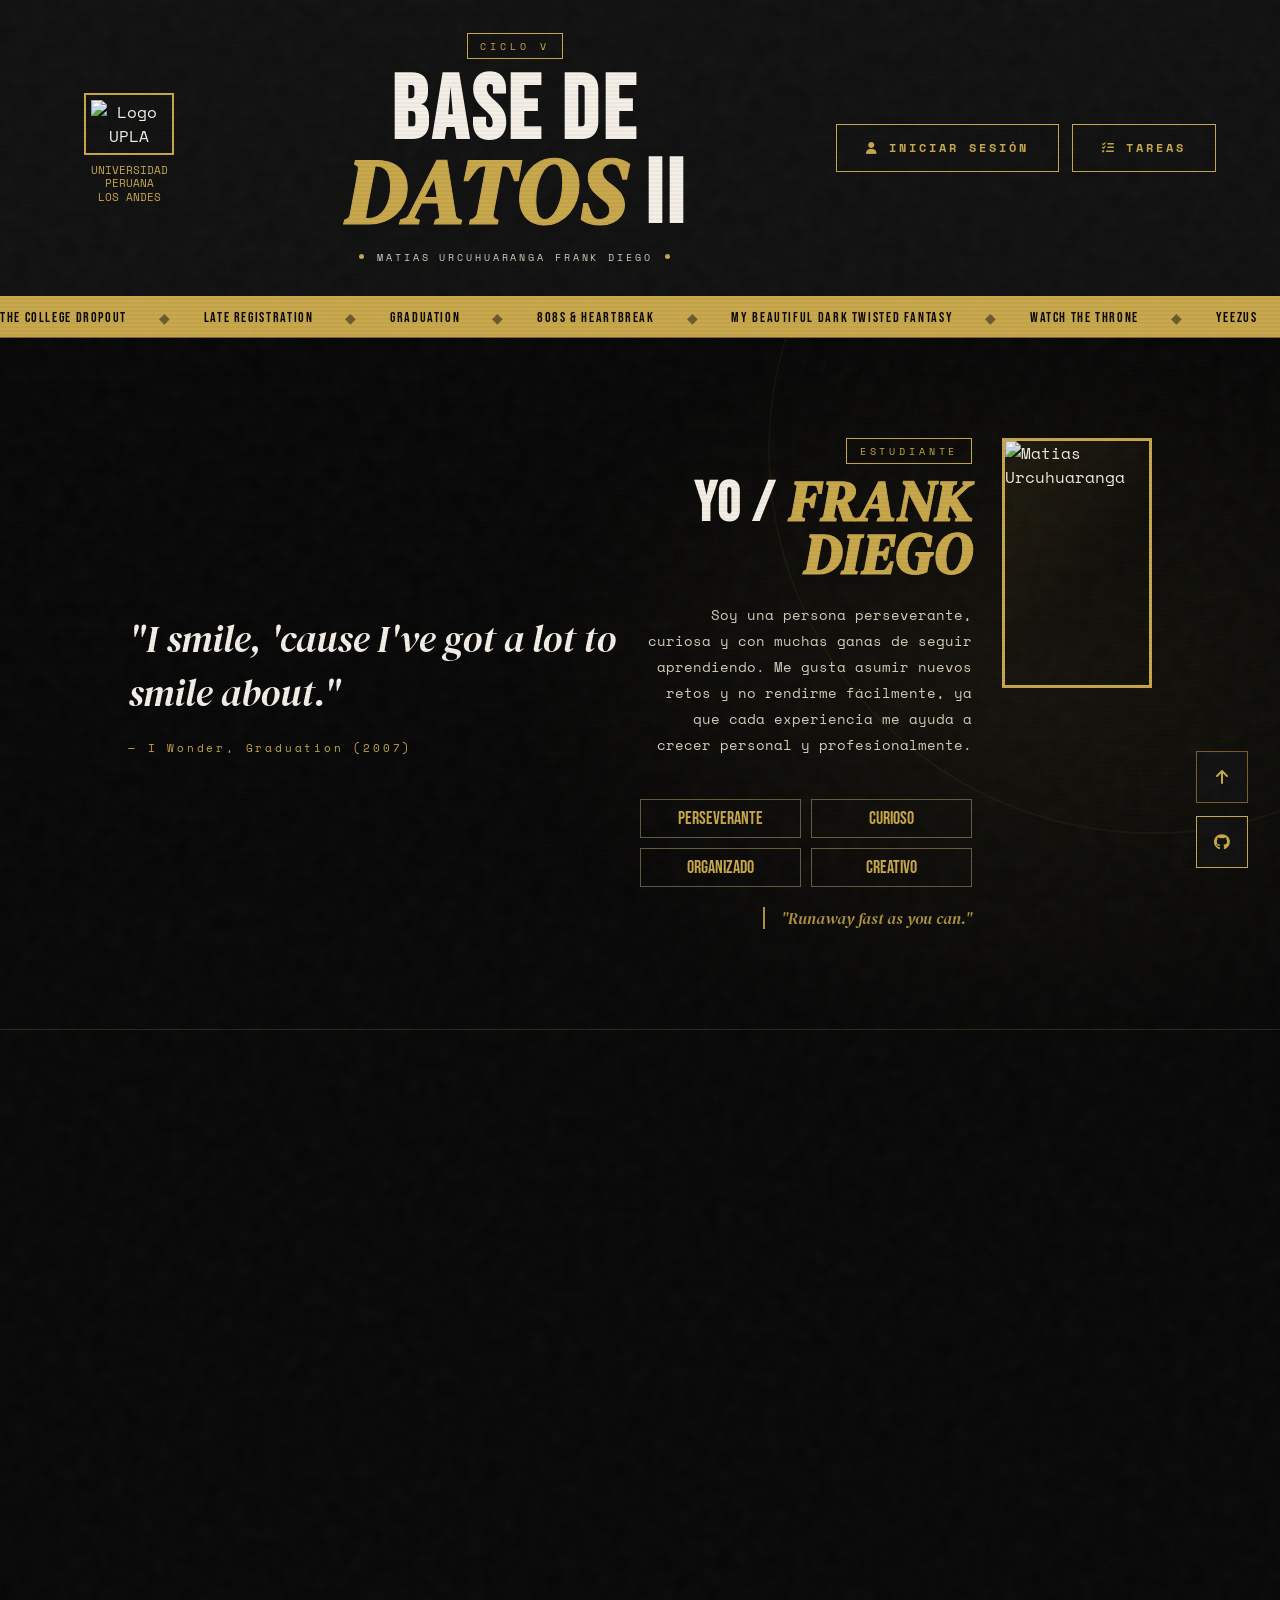
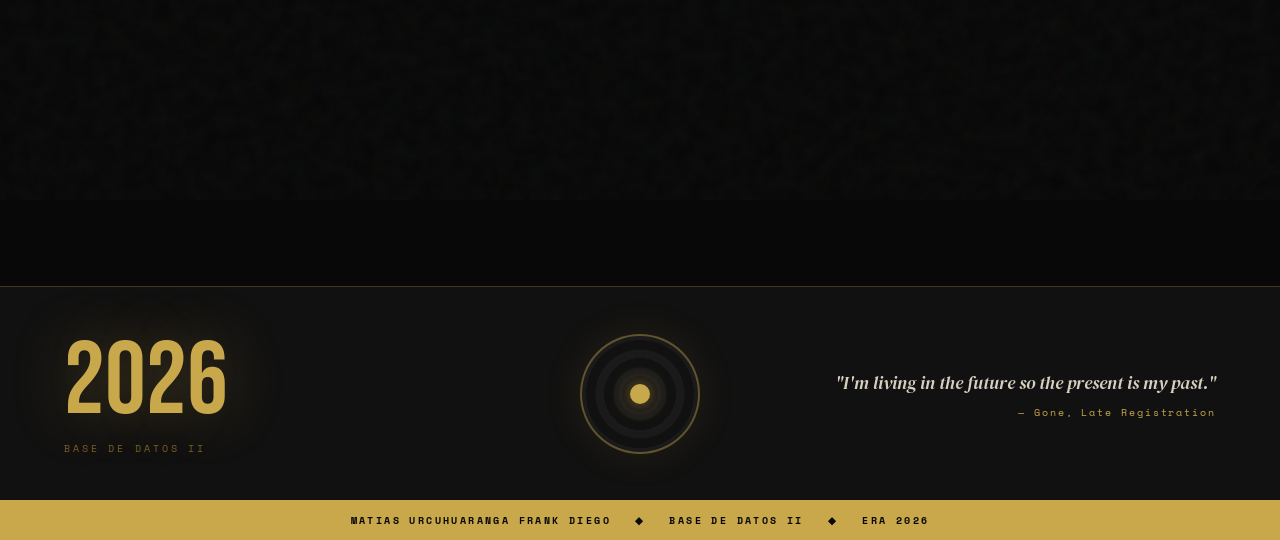
==== commit 3e4711b5: "cvbnm" ====
--- a/index.html
+++ b/index.html
@@ -6,7 +6,109 @@
   <title>BASE DE DATOS 2 — Matias Urcuhuaranga</title>
   <link rel="stylesheet" href="https://cdnjs.cloudflare.com/ajax/libs/font-awesome/6.5.1/css/all.min.css">
   <link href="https://fonts.googleapis.com/css2?family=Bebas+Neue&family=DM+Serif+Display:ital@0;1&family=Space+Mono:ital,wght@0,400;0,700;1,400&display=swap" rel="stylesheet">
+  
   <link rel="stylesheet" href="styles.css">
+
+  <style>
+    /* Logo UPLA */
+    .upla-logo-container {
+      display: flex;
+      flex-direction: column;
+      align-items: center;
+      justify-content: center;
+      width: 130px;
+      text-align: center;
+    }
+    .upla-logo-img {
+      max-width: 90px;
+      height: auto;
+      margin-bottom: 8px;
+      border: 2px solid var(--gold, #e8d49a);
+      padding: 5px;
+    }
+    .upla-logo-text {
+      font-family: 'Space Mono', monospace;
+      font-size: 0.7rem;
+      color: var(--gold, #e8d49a);
+      line-height: 1.2;
+    }
+
+    /* Hero Ajustado: Frase izquierda, Info derecha */
+    .hero {
+      display: flex;
+      justify-content: space-between;
+      align-items: center;
+      padding: 100px 10%;
+      position: relative;
+      min-height: 70vh;
+    }
+    
+    .hero-quote-side {
+      flex: 1;
+      text-align: left;
+    }
+
+    .hero-info-side {
+      flex: 1;
+      display: flex;
+      flex-direction: row; /* CAMBIO: Ahora los elementos se alinean en fila */
+      align-items: flex-start; /* Alineados arriba */
+      justify-content: flex-end; /* Empujados a la derecha */
+      gap: 30px; /* Espacio entre el texto y la foto */
+    }
+
+    .hero-text-wrapper {
+      display: flex;
+      flex-direction: column;
+      align-items: flex-end;
+      text-align: right;
+    }
+
+    .photo-frame-hero {
+      width: 150px;
+      height: 250px;
+      border: 3px solid var(--gold, #e8d49a);
+      position: relative;
+      overflow: hidden;
+      flex-shrink: 0; /* Evita que la foto se aplaste */
+    }
+    .profile-photo-hero {
+      width: 100%;
+      height: 100%;
+      object-fit: cover;
+    }
+
+    .hero-traits-grid {
+      display: grid;
+      grid-template-columns: repeat(2, 1fr);
+      gap: 10px;
+      margin-top: 25px;
+      width: 100%;
+      max-width: 400px;
+    }
+    .hero-trait {
+      font-family: 'Bebas Neue', sans-serif;
+      font-size: 1.1rem;
+      border: 1px solid rgba(232, 212, 154, 0.4);
+      padding: 8px;
+      text-align: center;
+      color: var(--gold, #e8d49a);
+    }
+
+    /* Tarjeta combinada */
+    .card--combined .card-content--split {
+      display: flex;
+      gap: 40px;
+    }
+    .intro-block {
+      flex: 1;
+      border-right: 1px solid rgba(232, 212, 154, 0.2);
+      padding-right: 40px;
+    }
+    .github-block-combined {
+      flex: 1;
+    }
+  </style>
 </head>
 <body>
 
@@ -17,14 +119,12 @@
       <button class="login-close" onclick="closeLogin()">
         <i class="fas fa-times"></i>
       </button>
-
       <div class="login-header">
         <div class="login-vinyl"></div>
         <div class="login-kw-tag">ACCESO</div>
         <h2 class="login-title">INICIAR<br><em>SESIÓN</em></h2>
         <p class="login-subtitle">BASE DE DATOS II — 2026</p>
       </div>
-
       <form class="login-form" onsubmit="handleLogin(event)">
         <div class="login-field">
           <label class="login-label">CORREO</label>
@@ -33,7 +133,6 @@
             <input type="email" class="login-input" placeholder="tu@correo.com" id="loginUser" autocomplete="off" required>
           </div>
         </div>
-
         <div class="login-field">
           <label class="login-label">CONTRASEÑA</label>
           <div class="login-input-wrap">
@@ -44,33 +143,26 @@
             </button>
           </div>
         </div>
-
         <div class="login-error" id="loginError">Correo o contraseña incorrectos.</div>
-
         <button type="submit" class="login-btn" id="submitBtn">
           <span>ENTRAR</span>
           <i class="fas fa-arrow-right"></i>
         </button>
-
         <p class="login-quote">"I'm living in the future so the present is my past."</p>
       </form>
     </div>
   </div>
 
   <div class="grain"></div>
-
   <div class="scanlines"></div>
-
   <div class="vinyl-bg"></div>
-
   <div class="floating-lyrics" id="floatingLyrics"></div>
 
   <header>
     <div class="header-inner">
-      <div class="album-counter">
-        <span class="counter-label">DISCOGRAFÍA</span>
-        <span class="counter-num">10</span>
-        <span class="counter-label">ÁLBUMES</span>
+      <div class="upla-logo-container">
+        <img src="FOTO2.png" alt="Logo UPLA" class="upla-logo-img">
+        <div class="upla-logo-text">UNIVERSIDAD PERUANA<br>LOS ANDES</div>
       </div>
 
       <div class="title-block">
@@ -85,18 +177,11 @@
 
       <nav class="header-nav">
         <a href="#" class="nav-link nav-link--login" id="loginBtn" onclick="openLogin(event)">
-          <span class="nav-link-inner">
-            <i class="fas fa-user"></i>
-            <span>INICIAR SESIÓN</span>
-          </span>
+          <span class="nav-link-inner"><i class="fas fa-user"></i><span>INICIAR SESIÓN</span></span>
           <span class="nav-link-bg"></span>
         </a>
-
         <a href="tareas_por_semanas.html" class="nav-link">
-          <span class="nav-link-inner">
-            <i class="fas fa-tasks"></i>
-            <span>TAREAS</span>
-          </span>
+          <span class="nav-link-inner"><i class="fas fa-tasks"></i><span>TAREAS</span></span>
           <span class="nav-link-bg"></span>
         </a>
       </nav>
@@ -104,150 +189,84 @@
 
     <div class="ticker-wrap">
       <div class="ticker">
-        <span>THE COLLEGE DROPOUT</span>
-        <span class="sep">◆</span>
-        <span>LATE REGISTRATION</span>
-        <span class="sep">◆</span>
-        <span>GRADUATION</span>
-        <span class="sep">◆</span>
-        <span>808s & HEARTBREAK</span>
-        <span class="sep">◆</span>
-        <span>MY BEAUTIFUL DARK TWISTED FANTASY</span>
-        <span class="sep">◆</span>
-        <span>WATCH THE THRONE</span>
-        <span class="sep">◆</span>
-        <span>YEEZUS</span>
-        <span class="sep">◆</span>
-        <span>THE LIFE OF PABLO</span>
-        <span class="sep">◆</span>
-        <span>ye</span>
-        <span class="sep">◆</span>
-        <span>DONDA</span>
-        <span class="sep">◆</span>
-        <span>THE COLLEGE DROPOUT</span>
-        <span class="sep">◆</span>
-        <span>LATE REGISTRATION</span>
-        <span class="sep">◆</span>
-        <span>GRADUATION</span>
-        <span class="sep">◆</span>
-        <span>808s & HEARTBREAK</span>
-        <span class="sep">◆</span>
-        <span>MY BEAUTIFUL DARK TWISTED FANTASY</span>
-        <span class="sep">◆</span>
-        <span>WATCH THE THRONE</span>
-        <span class="sep">◆</span>
-        <span>YEEZUS</span>
-        <span class="sep">◆</span>
-        <span>THE LIFE OF PABLO</span>
-        <span class="sep">◆</span>
-        <span>ye</span>
-        <span class="sep">◆</span>
-        <span>DONDA</span>
-        <span class="sep">◆</span>
+        <span>THE COLLEGE DROPOUT</span><span class="sep">◆</span><span>LATE REGISTRATION</span><span class="sep">◆</span><span>GRADUATION</span><span class="sep">◆</span><span>808s & HEARTBREAK</span><span class="sep">◆</span><span>MY BEAUTIFUL DARK TWISTED FANTASY</span><span class="sep">◆</span><span>WATCH THE THRONE</span><span class="sep">◆</span><span>YEEZUS</span><span class="sep">◆</span><span>THE LIFE OF PABLO</span><span class="sep">◆</span><span>ye</span><span class="sep">◆</span><span>DONDA</span><span class="sep">◆</span><span>THE COLLEGE DROPOUT</span><span class="sep">◆</span><span>LATE REGISTRATION</span><span class="sep">◆</span><span>GRADUATION</span><span class="sep">◆</span><span>808s & HEARTBREAK</span><span class="sep">◆</span><span>MY BEAUTIFUL DARK TWISTED FANTASY</span><span class="sep">◆</span><span>WATCH THE THRONE</span><span class="sep">◆</span><span>YEEZUS</span><span class="sep">◆</span><span>THE LIFE OF PABLO</span><span class="sep">◆</span><span>ye</span><span class="sep">◆</span><span>DONDA</span><span class="sep">◆</span>
       </div>
     </div>
   </header>
 
   <section class="hero">
-    <div class="hero-text">
+    <div class="hero-quote-side">
       <p class="hero-lyric">"I smile, 'cause I've got a lot to smile about."</p>
       <p class="hero-credit">— I Wonder, Graduation (2007)</p>
     </div>
-    <div class="hero-visual">
-      <div class="runaway-cross">+</div>
+
+    <div class="hero-info-side">
+      
+      <div class="hero-text-wrapper">
+        <div class="kw-tag">ESTUDIANTE</div>
+        <h2 class="main-title" style="font-size: 3.5rem;">YO / <em>FRANK DIEGO</em></h2>
+        <p class="card-body" style="max-width: 500px; margin-top: 20px;">
+          Soy una persona perseverante, curiosa y con muchas ganas de seguir aprendiendo. Me gusta asumir nuevos retos y no rendirme fácilmente, ya que cada experiencia me ayuda a crecer personal y profesionalmente.
+        </p>
+        <div class="hero-traits-grid">
+          <div class="hero-trait">PERSEVERANTE</div>
+          <div class="hero-trait">CURIOSO</div>
+          <div class="hero-trait">ORGANIZADO</div>
+          <div class="hero-trait">CREATIVO</div>
+        </div>
+        <div class="card-quote" style="margin-top: 20px;">"Runaway fast as you can."</div>
+      </div>
+
+      <div class="photo-frame-hero">
+        <img src="FOTO1.jpeg" alt="Matias Urcuhuaranga" class="profile-photo-hero">
+        <div class="photo-overlay"></div>
+        <div class="photo-corner tr"></div>
+        <div class="photo-corner br"></div>
+      </div>
+
     </div>
   </section>
 
   <main>
-    <article class="card card--intro" data-album="MBDTF">
+    <article class="card card--combined card--github" data-album="GRADUATION">
       <div class="card-eyebrow">
-        <span class="eyebrow-num">01</span>
-        <span class="eyebrow-label">MY BEAUTIFUL DARK TWISTED FANTASY</span>
-      </div>
-      <div class="card-content">
-        <div class="card-icon-area">
-          <div class="icon-circle">
-            <i class="fas fa-rocket"></i>
+        <span class="eyebrow-num">01 & 02</span>
+        <span class="eyebrow-label">INTRODUCCIÓN & GRADUATION (2007)</span>
+      </div>
+      <div class="card-content card-content--split">
+        <div class="intro-block">
+            <div class="card-title-area" style="display:flex; align-items:center; gap:15px; margin-bottom: 20px;">
+                <div class="icon-circle" style="width:50px; height:50px; flex-shrink:0;"><i class="fas fa-rocket"></i></div>
+                <h2 class="card-title" style="margin:0;">INTRODUCCIÓN</h2>
+            </div>
+            <p class="card-body">
+              Bases de Datos se centra en el estudio de los sistemas diseñados para almacenar, organizar y recuperar grandes volúmenes de información de manera eficiente y segura...
+            </p>
+            <div class="card-quote" style="margin-top: 20px;">"No one man should have all that power."</div>
+        </div>
+
+        <div class="github-block-combined">
+          <h2 class="card-title">¿QUÉ ES<br><em>GITHUB?</em></h2>
+          <p class="card-body" style="margin-bottom: 25px;">
+            GitHub es una plataforma en línea que permite almacenar, compartir y colaborar en proyectos de software.
+          </p>
+          <div class="steps-block-combined">
+            <h3 class="steps-title">¿CÓMO ME REGISTRÉ?</h3>
+            <ul class="steps-list">
+              <li class="step-item"><span class="step-num">I</span><span>Sign up en <strong>github.com</strong></span></li>
+              <li class="step-item"><span class="step-num">II</span><span>Correo y contraseña</span></li>
+              <li class="step-item"><span class="step-num">V</span><span>Plan gratuito</span></li>
+            </ul>
           </div>
-          <div class="vinyl-mini"></div>
-        </div>
-        <div class="card-text-area">
-          <h2 class="card-title">INTRODUCCIÓN</h2>
-          <p class="card-body">
-            Bases de Datos se centra en el estudio de los sistemas diseñados para almacenar, organizar y recuperar grandes volúmenes de información de manera eficiente y segura...
-          </p>
-          <div class="card-quote">"No one man should have all that power."</div>
-        </div>
-      </div>
-    </article>
-
-    <article class="card card--github" data-album="GRADUATION">
-      <div class="card-eyebrow">
-        <span class="eyebrow-num">02</span>
-        <span class="eyebrow-label">GRADUATION (2007)</span>
-      </div>
-      <div class="card-content card-content--split">
-        <div class="github-block">
-          <h2 class="card-title">¿QUÉ ES<br><em>GITHUB?</em></h2>
-          <p class="card-body">
-            GitHub es una plataforma en línea que permite almacenar, compartir y colaborar en proyectos de software. Funciona como un espacio en la nube donde los programadores pueden guardar su código y trabajar en equipo de manera organizada.
-          </p>
-        </div>
-        <div class="steps-block">
-          <h3 class="steps-title">¿CÓMO ME REGISTRÉ?</h3>
-          <ul class="steps-list">
-            <li class="step-item"><span class="step-num">I</span><span>Entré a <strong>github.com</strong> y hice clic en Sign up</span></li>
-            <li class="step-item"><span class="step-num">II</span><span>Ingresé mi correo, usuario y contraseña</span></li>
-            <li class="step-item"><span class="step-num">III</span><span>Completé la verificación de seguridad</span></li>
-            <li class="step-item"><span class="step-num">IV</span><span>Confirmé mi cuenta desde mi correo electrónico</span></li>
-            <li class="step-item"><span class="step-num">V</span><span>Elegí el plan gratuito y ajusté las configuraciones</span></li>
-          </ul>
-        </div>
-      </div>
-      <div class="card-quote card-quote--right">"I wonder if you know what it means to find your dreams."</div>
-    </article>
-
-    <article class="card card--profile" data-album="808s">
-      <div class="card-eyebrow">
-        <span class="eyebrow-num">03</span>
-        <span class="eyebrow-label">808s & HEARTBREAK</span>
-      </div>
-      <div class="card-content card-content--profile">
-        <div class="profile-text-area">
-          <h2 class="card-title">YO</h2>
-          <p class="card-body">
-            Soy una persona perseverante, curiosa y con muchas ganas de seguir aprendiendo. Me gusta asumir nuevos retos y no rendirme fácilmente, ya que cada experiencia me ayuda a crecer...
-          </p>
-          <div class="traits-grid">
-            <div class="trait">PERSEVERANTE</div>
-            <div class="trait">CURIOSO</div>
-            <div class="trait">ORGANIZADO</div>
-            <div class="trait">CREATIVO</div>
-          </div>
-          <div class="card-quote">"Runaway fast as you can."</div>
-        </div>
-        <div class="profile-img-area">
-          <div class="photo-frame">
-            <img src="FOTO1.jpeg" alt="Matias Urcuhuaranga" class="profile-photo">
-            <div class="photo-overlay"></div>
-            <div class="photo-corner tl"></div>
-            <div class="photo-corner tr"></div>
-            <div class="photo-corner bl"></div>
-            <div class="photo-corner br"></div>
-          </div>
-          <div class="photo-label">FRANK DIEGO</div>
+          <div class="card-quote card-quote--right" style="margin-top: 20px;">"I wonder if you know what it means to find your dreams."</div>
         </div>
       </div>
     </article>
   </main>
 
   <div class="fab-cluster">
-    <button class="fab-btn" title="Volver arriba" onclick="scrollToTop()">
-      <i class="fas fa-arrow-up"></i>
-    </button>
-    <button class="fab-btn fab-btn--gold" title="GitHub" onclick="window.open('https://github.com/FrankDiegoMatiasUrcuhuaranga','_blank')">
-      <i class="fab fa-github"></i>
-    </button>
+    <button class="fab-btn" onclick="scrollToTop()"><i class="fas fa-arrow-up"></i></button>
+    <button class="fab-btn fab-btn--gold" onclick="window.open('https://github.com/FrankDiegoMatiasUrcuhuaranga','_blank')"><i class="fab fa-github"></i></button>
   </div>
 
   <footer>
@@ -256,156 +275,59 @@
         <div class="footer-big">2026</div>
         <div class="footer-sub">BASE DE DATOS II</div>
       </div>
-      <div class="footer-center">
-        <div class="vinyl-footer"></div>
-      </div>
+      <div class="footer-center"><div class="vinyl-footer"></div></div>
       <div class="footer-right">
         <p class="footer-quote">"I'm living in the future so the present is my past."</p>
         <p class="footer-credit">— Gone, Late Registration</p>
       </div>
     </div>
     <div class="footer-bar">
-      <span>MATIAS URCUHUARANGA FRANK DIEGO</span>
-      <span>◆</span>
-      <span>BASE DE DATOS II</span>
-      <span>◆</span>
-      <span>ERA 2026</span>
+      <span>MATIAS URCUHUARANGA FRANK DIEGO</span><span>◆</span><span>BASE DE DATOS II</span><span>◆</span><span>ERA 2026</span>
     </div>
   </footer>
 
   <script src="https://cdn.jsdelivr.net/particles.js/2.0.0/particles.min.js"></script>
   <script src="https://cdn.jsdelivr.net/npm/@supabase/supabase-js@2"></script>
-
   <script>
-    // ----------------------------------------------------
-    // 1. INICIALIZAR SUPABASE
-    // ----------------------------------------------------
     const supabaseUrl = 'https://fdlxvfjeuehsmdxxofgj.supabase.co';
-    // IMPORTANTE: ¡Asegúrate de pegar tu Publishable Key completa aquí!
-    const supabaseKey = 'sb_publishable_kEsIxIpMNs4sdEHHSg7dzQ_07M86...PEGA_EL_RESTO_AQUI...'; 
+    const supabaseKey = 'sb_publishable_kEsIxIpMNs4sdEHHsg7dzQ_07M86PEj';
     const _supabase = supabase.createClient(supabaseUrl, supabaseKey);
 
-    // ----------------------------------------------------
-    // 2. LÓGICA DEL LOGIN MODAL
-    // ----------------------------------------------------
-    function openLogin(e) {
-      e.preventDefault();
-      document.getElementById('loginOverlay').classList.add('active');
-      document.body.style.overflow = 'hidden';
-    }
-
-    function closeLogin() {
-      document.getElementById('loginOverlay').classList.remove('active');
-      document.body.style.overflow = '';
-      document.getElementById('loginError').classList.remove('visible');
-      document.getElementById('loginUser').value = '';
-      document.getElementById('loginPass').value = '';
-    }
-
-    function togglePass() {
-      const input = document.getElementById('loginPass');
-      const icon  = document.getElementById('eyeIcon');
-      if (input.type === 'password') {
-        input.type = 'text';
-        icon.classList.replace('fa-eye', 'fa-eye-slash');
-      } else {
-        input.type = 'password';
-        icon.classList.replace('fa-eye-slash', 'fa-eye');
-      }
-    }
-
-    // NUEVO LOGIN CON SUPABASE AUTH
+    function openLogin(e) { e.preventDefault(); document.getElementById('loginOverlay').classList.add('active'); document.body.style.overflow = 'hidden'; }
+    function closeLogin() { document.getElementById('loginOverlay').classList.remove('active'); document.body.style.overflow = ''; }
+    function togglePass() { const input = document.getElementById('loginPass'); const icon = document.getElementById('eyeIcon'); if (input.type === 'password') { input.type = 'text'; icon.classList.replace('fa-eye', 'fa-eye-slash'); } else { input.type = 'password'; icon.classList.replace('fa-eye-slash', 'fa-eye'); } }
+
     async function handleLogin(e) {
       e.preventDefault();
       const email = document.getElementById('loginUser').value.trim();
       const pass = document.getElementById('loginPass').value;
-      const err  = document.getElementById('loginError');
       const btnSpan = document.querySelector('#submitBtn span');
-      
-      // Feedback visual mientras carga
       btnSpan.textContent = 'CARGANDO...';
-
-      // Petición a Supabase
-      const { data, error } = await _supabase.auth.signInWithPassword({
-        email: email,
-        password: pass,
-      });
-
-      // Restaurar botón
+      const { data, error } = await _supabase.auth.signInWithPassword({ email, password: pass });
       btnSpan.textContent = 'ENTRAR';
-
-      if (error) {
-        err.textContent = 'Correo o contraseña incorrectos.';
-        err.classList.add('visible');
-      } else {
-        err.classList.remove('visible');
-        closeLogin();
-    
-        // Mantenemos esta variable para que tus botones de "+ AGREGAR" en las otras páginas sigan funcionando
-        localStorage.setItem('isLoggedIn', 'true');
-    
-        alert('¡Acceso concedido! Bienvenido, ' + data.user.email);
-      }
-    }
-
-    document.getElementById('loginOverlay').addEventListener('click', function(e) {
-      if (e.target === this) closeLogin();
-    });
-
-    // ----------------------------------------------------
-    // 3. EFECTOS DE LA PÁGINA (Lyrics, Parallax, Partículas)
-    // ----------------------------------------------------
-    const lyrics = [
-      "RUNAWAY", "I WONDER", "POWER", "STRONGER",
-      "GHOST TOWN", "FLASHING LIGHTS", "ALL FALLS DOWN",
-      "HEARTLESS", "GONE", "DEVIL IN A NEW DRESS",
-      "LOST IN THE WORLD", "BOUND 2", "WOLVES", "FADE"
-    ];
+      if (error) { document.getElementById('loginError').classList.add('visible'); } 
+      else { localStorage.setItem('isLoggedIn', 'true'); closeLogin(); alert('¡Acceso concedido!'); }
+    }
+
+    const lyrics = ["RUNAWAY", "I WONDER", "POWER", "STRONGER", "GHOST TOWN", "FLASHING LIGHTS", "ALL FALLS DOWN", "HEARTLESS", "GONE", "DEVIL IN A NEW DRESS", "LOST IN THE WORLD", "BOUND 2", "WOLVES", "FADE"];
     const container = document.getElementById('floatingLyrics');
-    lyrics.forEach((lyric, i) => {
-      const el = document.createElement('div');
-      el.className = 'lyric-float';
-      el.textContent = lyric;
-      el.style.left = Math.random() * 100 + 'vw';
-      el.style.animationDelay = (i * 2.5) + 's';
-      el.style.animationDuration = (18 + Math.random() * 12) + 's';
-      el.style.fontSize = (0.6 + Math.random() * 1.2) + 'rem';
-      el.style.opacity = (0.04 + Math.random() * 0.08);
-      container.appendChild(el);
-    });
-
-    function scrollToTop() {
-      window.scrollTo({ top: 0, behavior: 'smooth' });
-    }
-
-    const observer = new IntersectionObserver((entries) => {
-      entries.forEach(e => {
-        if (e.isIntersecting) e.target.classList.add('visible');
-      });
-    }, { threshold: 0.1 });
+    lyrics.forEach((lyric, i) => { const el = document.createElement('div'); el.className = 'lyric-float'; el.textContent = lyric; el.style.left = Math.random() * 100 + 'vw'; el.style.animationDelay = (i * 2.5) + 's'; container.appendChild(el); });
+
+    function scrollToTop() { window.scrollTo({ top: 0, behavior: 'smooth' }); }
+    const observer = new IntersectionObserver((entries) => { entries.forEach(e => { if (e.isIntersecting) e.target.classList.add('visible'); }); }, { threshold: 0.1 });
     document.querySelectorAll('.card').forEach(c => observer.observe(c));
 
-    document.addEventListener('mousemove', (e) => {
-      const cross = document.querySelector('.runaway-cross');
-      if (!cross) return;
-      const x = (e.clientX / window.innerWidth - 0.5) * 30;
-      const y = (e.clientY / window.innerHeight - 0.5) * 30;
-      cross.style.transform = `translate(${x}px, ${y}px)`;
-    });
+    // El evento 'mousemove' del elemento + cruz fue eliminado
 
     particlesJS("particles-js", {
       "particles": {
         "number": { "value": 70, "density": { "enable": true, "value_area": 800 } },
         "color": { "value": "#e8d49a" },
         "shape": { "type": "circle" },
-        "opacity": { "value": 0.8, "random": false },
+        "opacity": { "value": 0.8 },
         "size": { "value": 4, "random": true },
         "line_linked": { "enable": true, "distance": 150, "color": "#e8d49a", "opacity": 0.4, "width": 1 },
-        "move": { "enable": true, "speed": 1.5, "direction": "none", "random": true, "straight": false, "out_mode": "out", "bounce": false }
-      },
-      "interactivity": {
-        "detect_on": "canvas",
-        "events": { "onhover": { "enable": false }, "onclick": { "enable": false }, "resize": true }
+        "move": { "enable": true, "speed": 1.5, "direction": "none", "random": true, "out_mode": "out" }
       },
       "retina_detect": true
     });
--- a/styles.css
+++ b/styles.css
@@ -206,7 +206,7 @@
 
 .main-title {
   font-family: 'Bebas Neue', sans-serif;
-  font-size: clamp(3rem, 7vw, 6rem);
+  font-size: clamp(1rem, 7vw, 6rem);
   line-height: 0.9;
   letter-spacing: 0.04em;
   color: var(--white);
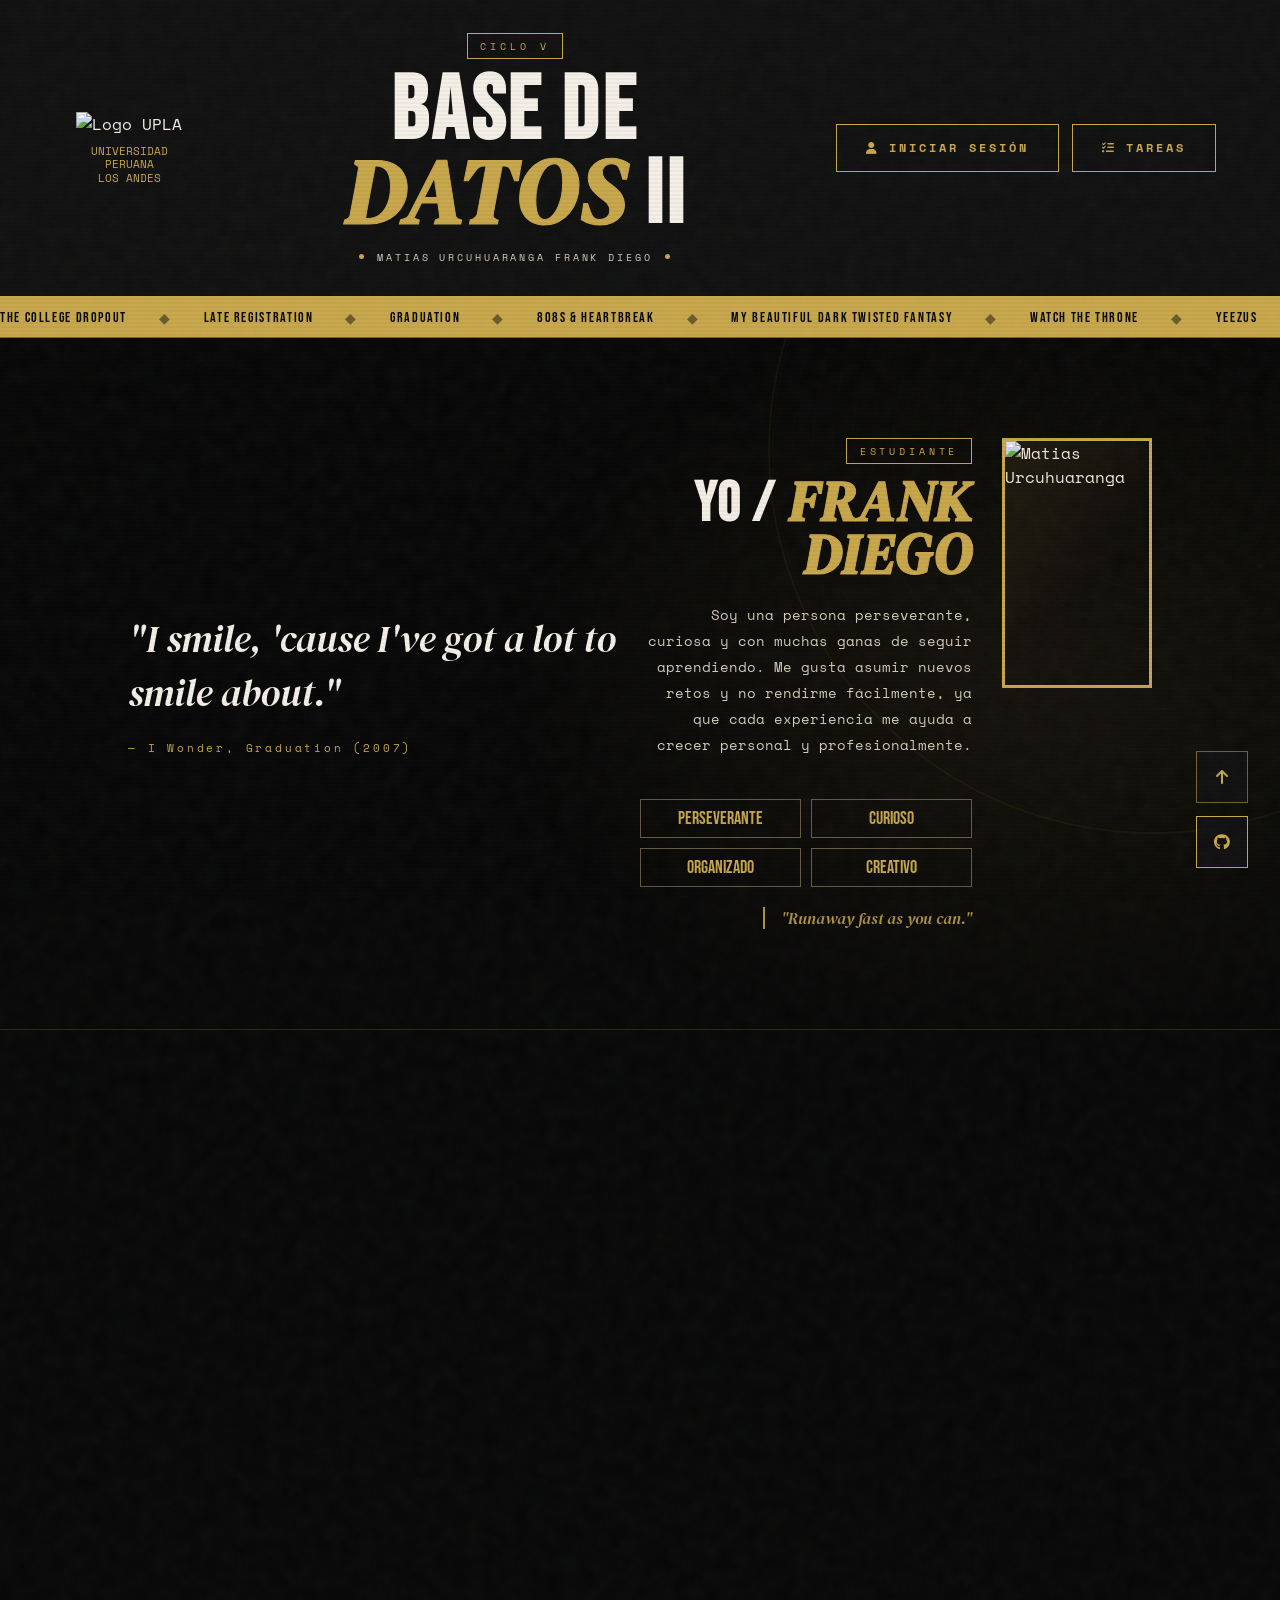
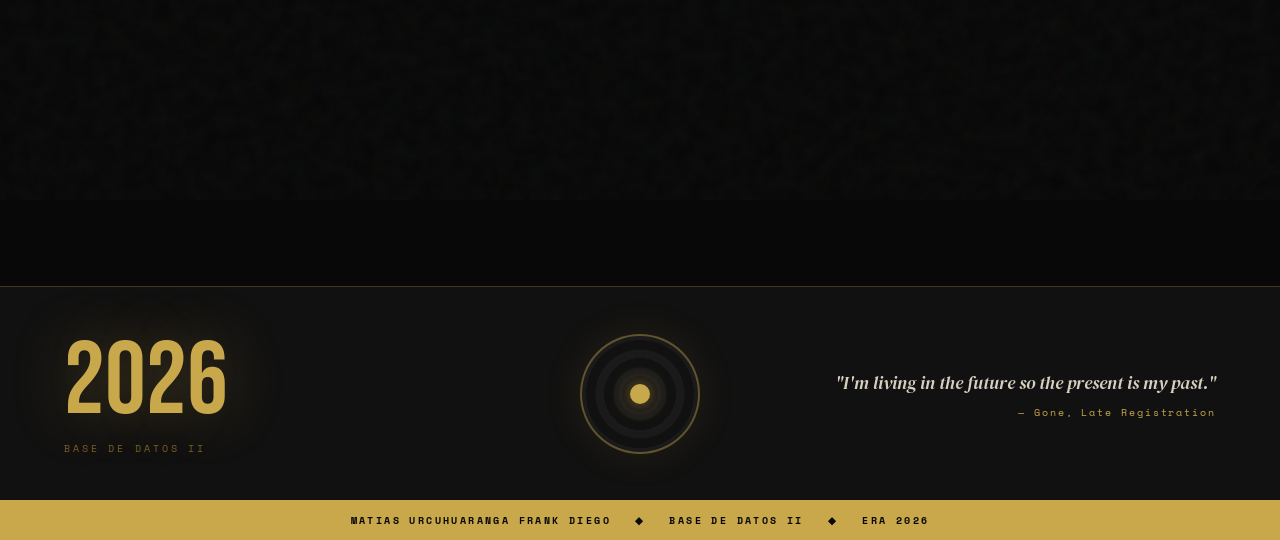
==== commit 96fe087a: "mjhgfd" ====
--- a/index.html
+++ b/index.html
@@ -20,11 +20,13 @@
       text-align: center;
     }
     .upla-logo-img {
-      max-width: 90px;
+      max-width: 120px;
       height: auto;
       margin-bottom: 8px;
-      border: 2px solid var(--gold, #e8d49a);
-      padding: 5px;
+      /* Se eliminó el border y el padding para quitar el recuadro */
+      border: none; 
+      padding: 0;
+    
     }
     .upla-logo-text {
       font-family: 'Space Mono', monospace;
--- a/styles.css
+++ b/styles.css
@@ -206,7 +206,7 @@
 
 .main-title {
   font-family: 'Bebas Neue', sans-serif;
-  font-size: clamp(1rem, 7vw, 6rem);
+  font-size: clamp(3rem, 7vw, 6rem);
   line-height: 0.9;
   letter-spacing: 0.04em;
   color: var(--white);
@@ -840,19 +840,93 @@
 /* ══════════════════════════
    RESPONSIVE
 ══════════════════════════ */
-@media (max-width: 900px) {
-  .header-inner { grid-template-columns: 1fr; text-align: center; }
-  .album-counter { flex-direction: row; justify-content: center; width: fit-content; margin: 0 auto; }
-  .hero { grid-template-columns: 1fr; text-align: center; }
-  .runaway-cross { font-size: 6rem; }
-  .hero-visual { display: none; }
-  .card-content { grid-template-columns: 1fr; }
-  .card-content--split { grid-template-columns: 1fr; }
-  .card-content--profile { grid-template-columns: 1fr; }
-  .profile-img-area { flex-direction: row; justify-content: center; }
-  .footer-inner { grid-template-columns: 1fr; text-align: center; }
+/* ══ RESPONSIVE MÓVIL ══ */
+@media (max-width: 768px) {
+
+  /* HEADER */
+  .header-inner {
+    grid-template-columns: 1fr;
+    text-align: center;
+    padding: 1.2rem;
+    gap: 1rem;
+  }
+  .upla-logo-container { margin: 0 auto; }
+  .header-nav {
+    flex-direction: column;
+    gap: 0.6rem;
+    width: 100%;
+  }
+  .nav-link { width: 100%; justify-content: center; }
+
+  /* HERO — de dos columnas a una sola */
+  .hero {
+    flex-direction: column !important;
+    padding: 40px 5%;
+    min-height: auto;
+    gap: 2rem;
+  }
+  .hero-quote-side {
+    text-align: center;
+  }
+  .hero-info-side {
+    flex-direction: column !important;
+    align-items: center;
+    justify-content: center;
+  }
+  .hero-text-wrapper {
+    align-items: center;
+    text-align: center;
+  }
+  .hero-text-wrapper .main-title {
+    font-size: 2.2rem !important;
+  }
+  .photo-frame-hero {
+    width: 120px;
+    height: 190px;
+  }
+  .hero-traits-grid {
+    grid-template-columns: 1fr 1fr;
+    max-width: 100%;
+  }
+
+  /* CARDS */
+  .card {
+    padding: 1.5rem;
+  }
+  .card-content {
+    grid-template-columns: 1fr !important;
+    gap: 1.2rem;
+  }
+  .card-content--split {
+    grid-template-columns: 1fr !important;
+  }
+  .card--combined .card-content--split {
+    flex-direction: column;
+    gap: 1.5rem;
+  }
+  .intro-block {
+    border-right: none !important;
+    border-bottom: 1px solid rgba(232,212,154,0.2);
+    padding-right: 0 !important;
+    padding-bottom: 1.5rem;
+  }
+  .card-title { font-size: 1.8rem; }
+
+  /* FOOTER */
+  .footer-inner {
+    grid-template-columns: 1fr;
+    text-align: center;
+    padding: 2rem 1rem;
+  }
   .footer-quote, .footer-credit { text-align: center; }
-  .footer-bar { flex-wrap: wrap; gap: 0.8rem; }
+  .footer-bar { flex-wrap: wrap; gap: 0.5rem; font-size: 0.5rem; }
+
+  /* FAB */
+  .fab-cluster { bottom: 1rem; right: 1rem; }
+
+  /* TICKER - más lento en móvil */
+  .ticker { animation-duration: 20s; }
+
 }
 
 @media (max-width: 600px) {
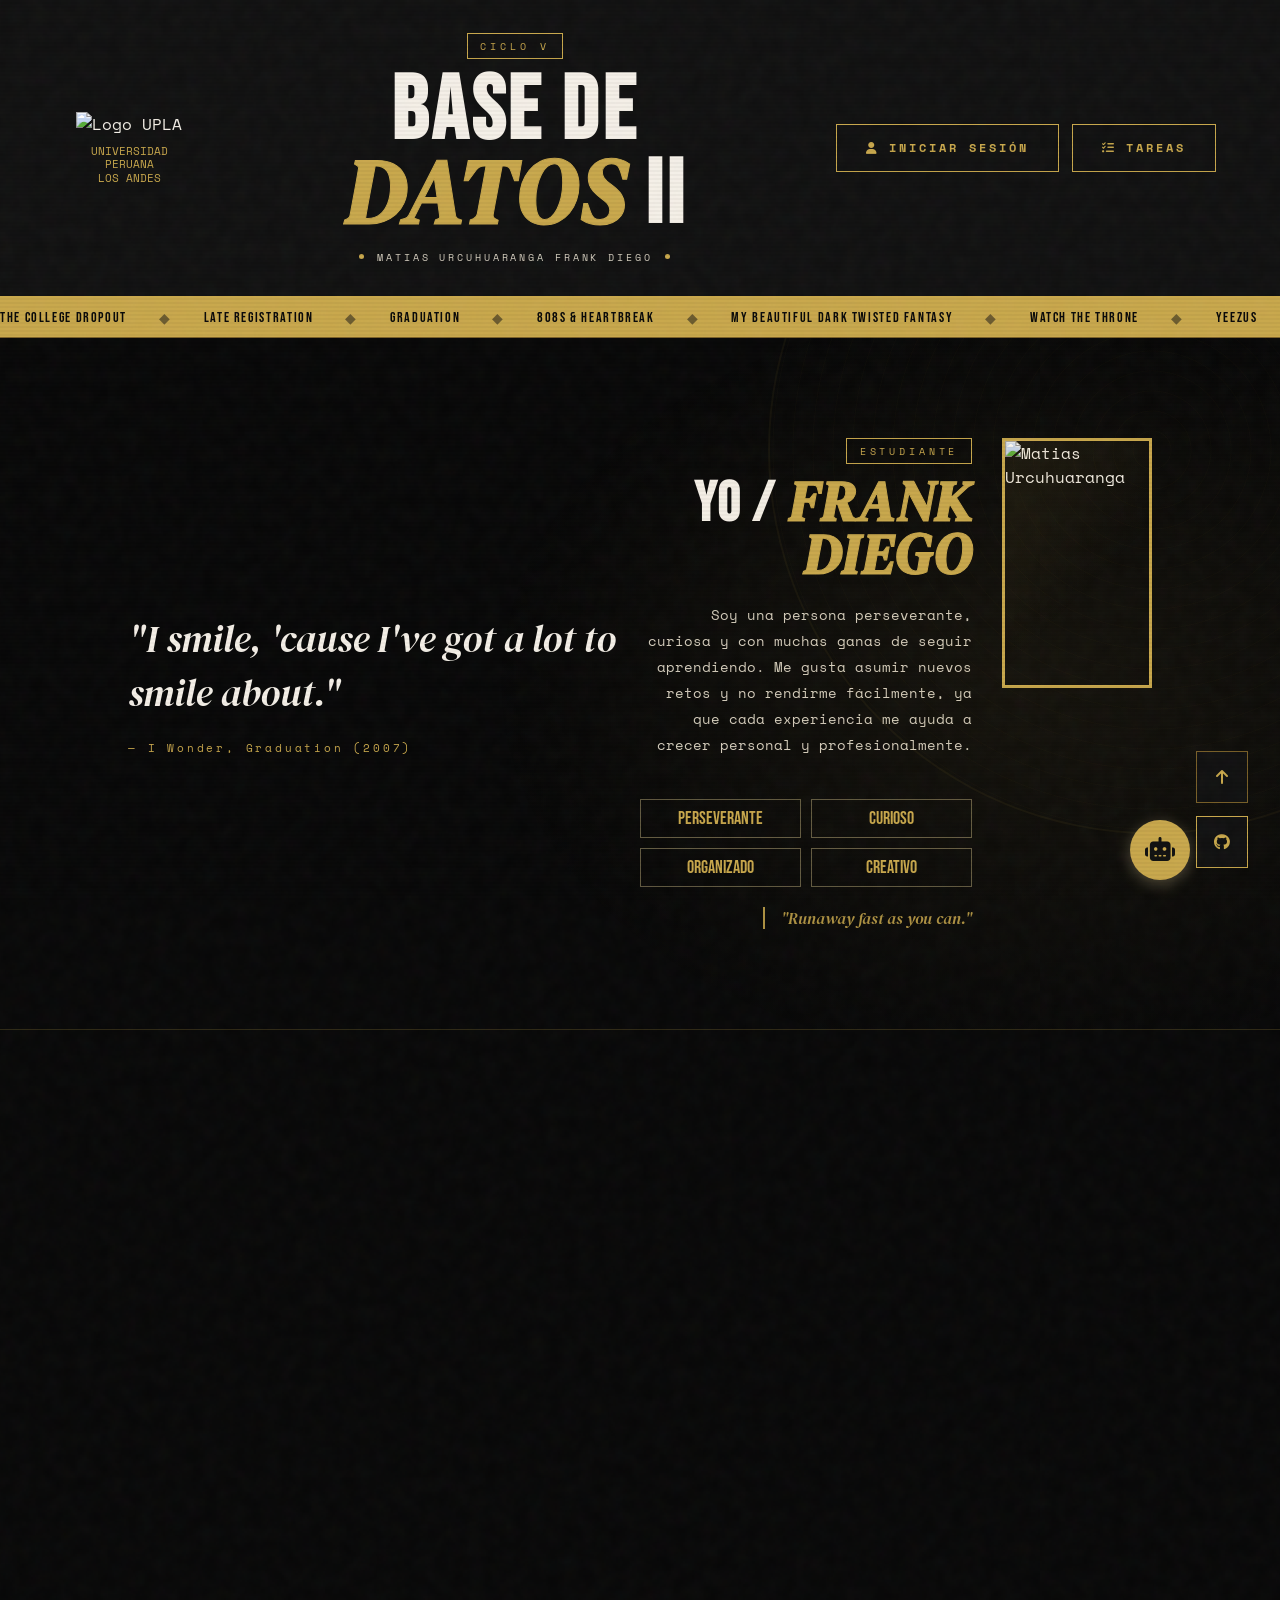
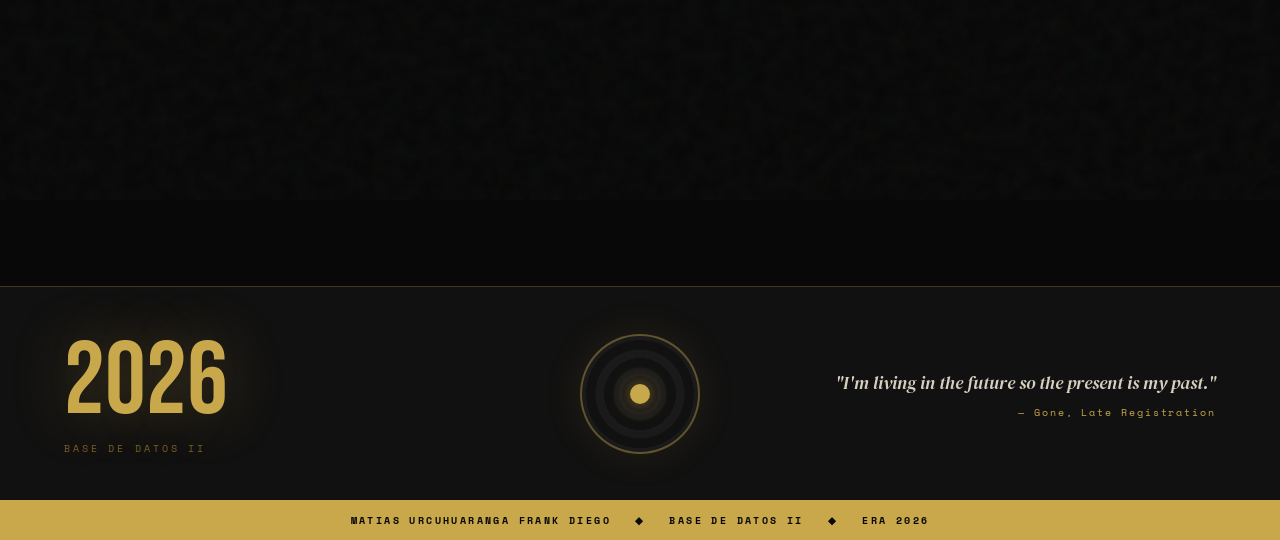
==== commit 81eb4683: "bvcs" ====
--- a/index.html
+++ b/index.html
@@ -23,10 +23,8 @@
       max-width: 120px;
       height: auto;
       margin-bottom: 8px;
-      /* Se eliminó el border y el padding para quitar el recuadro */
       border: none; 
       padding: 0;
-    
     }
     .upla-logo-text {
       font-family: 'Space Mono', monospace;
@@ -53,10 +51,10 @@
     .hero-info-side {
       flex: 1;
       display: flex;
-      flex-direction: row; /* CAMBIO: Ahora los elementos se alinean en fila */
-      align-items: flex-start; /* Alineados arriba */
-      justify-content: flex-end; /* Empujados a la derecha */
-      gap: 30px; /* Espacio entre el texto y la foto */
+      flex-direction: row;
+      align-items: flex-start;
+      justify-content: flex-end;
+      gap: 30px;
     }
 
     .hero-text-wrapper {
@@ -72,7 +70,7 @@
       border: 3px solid var(--gold, #e8d49a);
       position: relative;
       overflow: hidden;
-      flex-shrink: 0; /* Evita que la foto se aplaste */
+      flex-shrink: 0;
     }
     .profile-photo-hero {
       width: 100%;
@@ -109,6 +107,138 @@
     }
     .github-block-combined {
       flex: 1;
+    }
+
+    /* --- GEMINI CHATBOT WIDGET --- */
+    .gemini-chat-widget {
+      position: fixed;
+      bottom: 20px;
+      right: 90px; /* Movido un poco a la izquierda para no tapar el botón de GitHub/Subir */
+      z-index: 1000;
+      font-family: 'Space Mono', monospace;
+    }
+
+    .chat-toggle-btn {
+      width: 60px;
+      height: 60px;
+      border-radius: 50%;
+      background: var(--gold, #e8d49a);
+      color: #111;
+      border: none;
+      font-size: 1.5rem;
+      cursor: pointer;
+      box-shadow: 0 4px 15px rgba(232, 212, 154, 0.3);
+      transition: transform 0.3s ease;
+    }
+
+    .chat-toggle-btn:hover {
+      transform: scale(1.1);
+    }
+
+    .chat-container {
+      display: none;
+      position: absolute;
+      bottom: 80px;
+      right: 0;
+      width: 350px;
+      height: 450px;
+      background: rgba(10, 10, 10, 0.95);
+      border: 1px solid var(--gold, #e8d49a);
+      border-radius: 10px;
+      flex-direction: column;
+      overflow: hidden;
+      box-shadow: 0 10px 30px rgba(0, 0, 0, 0.8);
+    }
+
+    .chat-container.active {
+      display: flex;
+    }
+
+    .chat-header {
+      background: var(--gold, #e8d49a);
+      color: #111;
+      padding: 15px;
+      display: flex;
+      justify-content: space-between;
+      align-items: center;
+      font-family: 'Bebas Neue', sans-serif;
+      font-size: 1.2rem;
+      letter-spacing: 1px;
+    }
+
+    .close-chat {
+      background: none;
+      border: none;
+      font-size: 1.2rem;
+      color: #111;
+      cursor: pointer;
+    }
+
+    .chat-messages {
+      flex: 1;
+      padding: 15px;
+      overflow-y: auto;
+      display: flex;
+      flex-direction: column;
+      gap: 10px;
+      font-size: 0.85rem;
+    }
+
+    .message {
+      padding: 10px 15px;
+      border-radius: 8px;
+      max-width: 80%;
+      line-height: 1.4;
+    }
+
+    .bot-message {
+      background: rgba(232, 212, 154, 0.1);
+      color: #fff;
+      align-self: flex-start;
+      border-left: 3px solid var(--gold, #e8d49a);
+    }
+
+    .user-message {
+      background: var(--gold, #e8d49a);
+      color: #111;
+      align-self: flex-end;
+      border-bottom-right-radius: 0;
+    }
+
+    .chat-input-area {
+      display: flex;
+      padding: 10px;
+      border-top: 1px solid rgba(232, 212, 154, 0.2);
+      background: #111;
+    }
+
+    .chat-input-area input {
+      flex: 1;
+      background: transparent;
+      border: none;
+      color: #fff;
+      font-family: 'Space Mono', monospace;
+      font-size: 0.9rem;
+      padding: 8px;
+      outline: none;
+    }
+
+    .chat-input-area input::placeholder {
+      color: rgba(255, 255, 255, 0.3);
+    }
+
+    .send-btn {
+      background: none;
+      border: none;
+      color: var(--gold, #e8d49a);
+      font-size: 1.2rem;
+      cursor: pointer;
+      padding: 0 10px;
+      transition: color 0.3s ease;
+    }
+
+    .send-btn:hover {
+      color: #fff;
     }
   </style>
 </head>
@@ -271,6 +401,35 @@
     <button class="fab-btn fab-btn--gold" onclick="window.open('https://github.com/FrankDiegoMatiasUrcuhuaranga','_blank')"><i class="fab fa-github"></i></button>
   </div>
 
+  <!-- Widget del Chatbot Gemini -->
+  <div class="gemini-chat-widget">
+    <button class="chat-toggle-btn" onclick="toggleChat()">
+      <i class="fas fa-robot"></i>
+    </button>
+    
+    <div class="chat-container" id="chatContainer">
+      <div class="chat-header">
+        <div class="chat-title">
+          <i class="fas fa-sparkles"></i> ASISTENTE IA
+        </div>
+        <button class="close-chat" onclick="toggleChat()"><i class="fas fa-times"></i></button>
+      </div>
+      
+      <div class="chat-messages" id="chatMessages">
+        <div class="message bot-message">
+          ¡Hola! Soy Gemini, el asistente virtual de Frank. ¿En qué te puedo ayudar sobre Bases de Datos o sobre este portafolio?
+        </div>
+      </div>
+      
+      <div class="chat-input-area">
+        <input type="text" id="userInput" placeholder="Escribe tu mensaje..." onkeypress="handleEnter(event)">
+        <button class="send-btn" onclick="sendMessage()">
+          <i class="fas fa-paper-plane"></i>
+        </button>
+      </div>
+    </div>
+  </div>
+
   <footer>
     <div class="footer-inner">
       <div class="footer-left">
@@ -318,8 +477,6 @@
     function scrollToTop() { window.scrollTo({ top: 0, behavior: 'smooth' }); }
     const observer = new IntersectionObserver((entries) => { entries.forEach(e => { if (e.isIntersecting) e.target.classList.add('visible'); }); }, { threshold: 0.1 });
     document.querySelectorAll('.card').forEach(c => observer.observe(c));
-
-    // El evento 'mousemove' del elemento + cruz fue eliminado
 
     particlesJS("particles-js", {
       "particles": {
@@ -333,6 +490,110 @@
       },
       "retina_detect": true
     });
+
+    // --- LOGICA DEL CHATBOT GEMINI ---
+    const GEMINI_API_KEY = 'AIzaSyA4KRX1yzPU2p7xD5b1goUMvWqNCqlmZT4'; // REEMPLAZA ESTO CON TU CLAVE REAL
+
+    function toggleChat() {
+      const chatContainer = document.getElementById('chatContainer');
+      chatContainer.classList.toggle('active');
+    }
+
+    function handleEnter(event) {
+      if (event.key === 'Enter') {
+        sendMessage();
+      }
+    }
+
+    async function sendMessage() {
+      const inputEl = document.getElementById('userInput');
+      const messageText = inputEl.value.trim();
+      if (!messageText) return;
+
+      addMessageToUI(messageText, 'user-message');
+      inputEl.value = '';
+
+      const loadingId = addMessageToUI('⚙️ Analizando servidor de Google...', 'bot-message');
+
+      try {
+        // PASO 1: ¡Hacerle caso al error! Consultar qué modelos tienes habilitados en tu API Key
+        const listResponse = await fetch(`https://generativelanguage.googleapis.com/v1beta/models?key=${GEMINI_API_KEY}`);
+        const listData = await listResponse.json();
+
+        // Si la llave en sí está mal, esto lo atrapará
+        if (listData.error) {
+          throw new Error(`Error con la API Key: ${listData.error.message}`);
+        }
+
+        let modeloConfirmado = 'gemini-1.5-flash'; // Respaldo
+
+        if (listData.models) {
+            // Filtramos solo los modelos de texto (que soporten 'generateContent')
+            const modelosValidos = listData.models.filter(m => 
+                m.supportedGenerationMethods.includes('generateContent') && 
+                m.name.includes('gemini')
+            );
+            
+            // Imprimimos en tu consola (F12) la lista real para que la veas
+            console.log("🛠️ Modelos válidos encontrados por el sistema:", modelosValidos.map(m => m.name));
+
+            if (modelosValidos.length > 0) {
+                // Extraemos el nombre exacto que Google quiere (ej. "gemini-1.5-flash-latest")
+                const modeloIdeal = modelosValidos.find(m => m.name.includes('1.5-flash')) || modelosValidos[0];
+                modeloConfirmado = modeloIdeal.name.replace('models/', '');
+            }
+        }
+
+        // Te aviso en el chat qué modelo logró atrapar el código
+        document.getElementById(loadingId).innerHTML = `<i>Conectando con: ${modeloConfirmado}...</i>`;
+
+        // PASO 2: Enviar el mensaje con la estructura simple y el modelo dinámico
+        const promptOculto = `Eres Gemini, el asistente virtual del portafolio universitario de Base de Datos II de Frank. Responde en primera persona, sé breve y amigable.\n\nPregunta: ${messageText}`;
+
+        const response = await fetch(`https://generativelanguage.googleapis.com/v1beta/models/${modeloConfirmado}:generateContent?key=${GEMINI_API_KEY}`, {
+          method: 'POST',
+          headers: { 'Content-Type': 'application/json' },
+          body: JSON.stringify({
+            contents: [{ parts: [{ text: promptOculto }] }]
+          })
+        });
+
+        const data = await response.json();
+        document.getElementById(loadingId).remove();
+
+        if (data.error) {
+          addMessageToUI(`⚠️ Error de generación: ${data.error.message}`, 'bot-message');
+        } else if (data.candidates && data.candidates.length > 0) {
+          addMessageToUI(data.candidates[0].content.parts[0].text, 'bot-message');
+        } else {
+          addMessageToUI('Respuesta vacía.', 'bot-message');
+        }
+
+      } catch (error) {
+        console.error("Error crítico:", error);
+        document.getElementById(loadingId).remove();
+        addMessageToUI(`⚠️ Fallo: ${error.message}`, 'bot-message');
+      }
+    
+    
+    
+
+    }
+
+    function addMessageToUI(text, className) {
+      const chatMessages = document.getElementById('chatMessages');
+      const messageDiv = document.createElement('div');
+      messageDiv.className = `message ${className}`;
+      
+      messageDiv.innerHTML = text.replace(/\n/g, '<br>'); 
+      
+      const id = 'msg-' + Date.now();
+      messageDiv.id = id;
+      
+      chatMessages.appendChild(messageDiv);
+      chatMessages.scrollTop = chatMessages.scrollHeight;
+      return id;
+    }
   </script>
 </body>
 </html>
